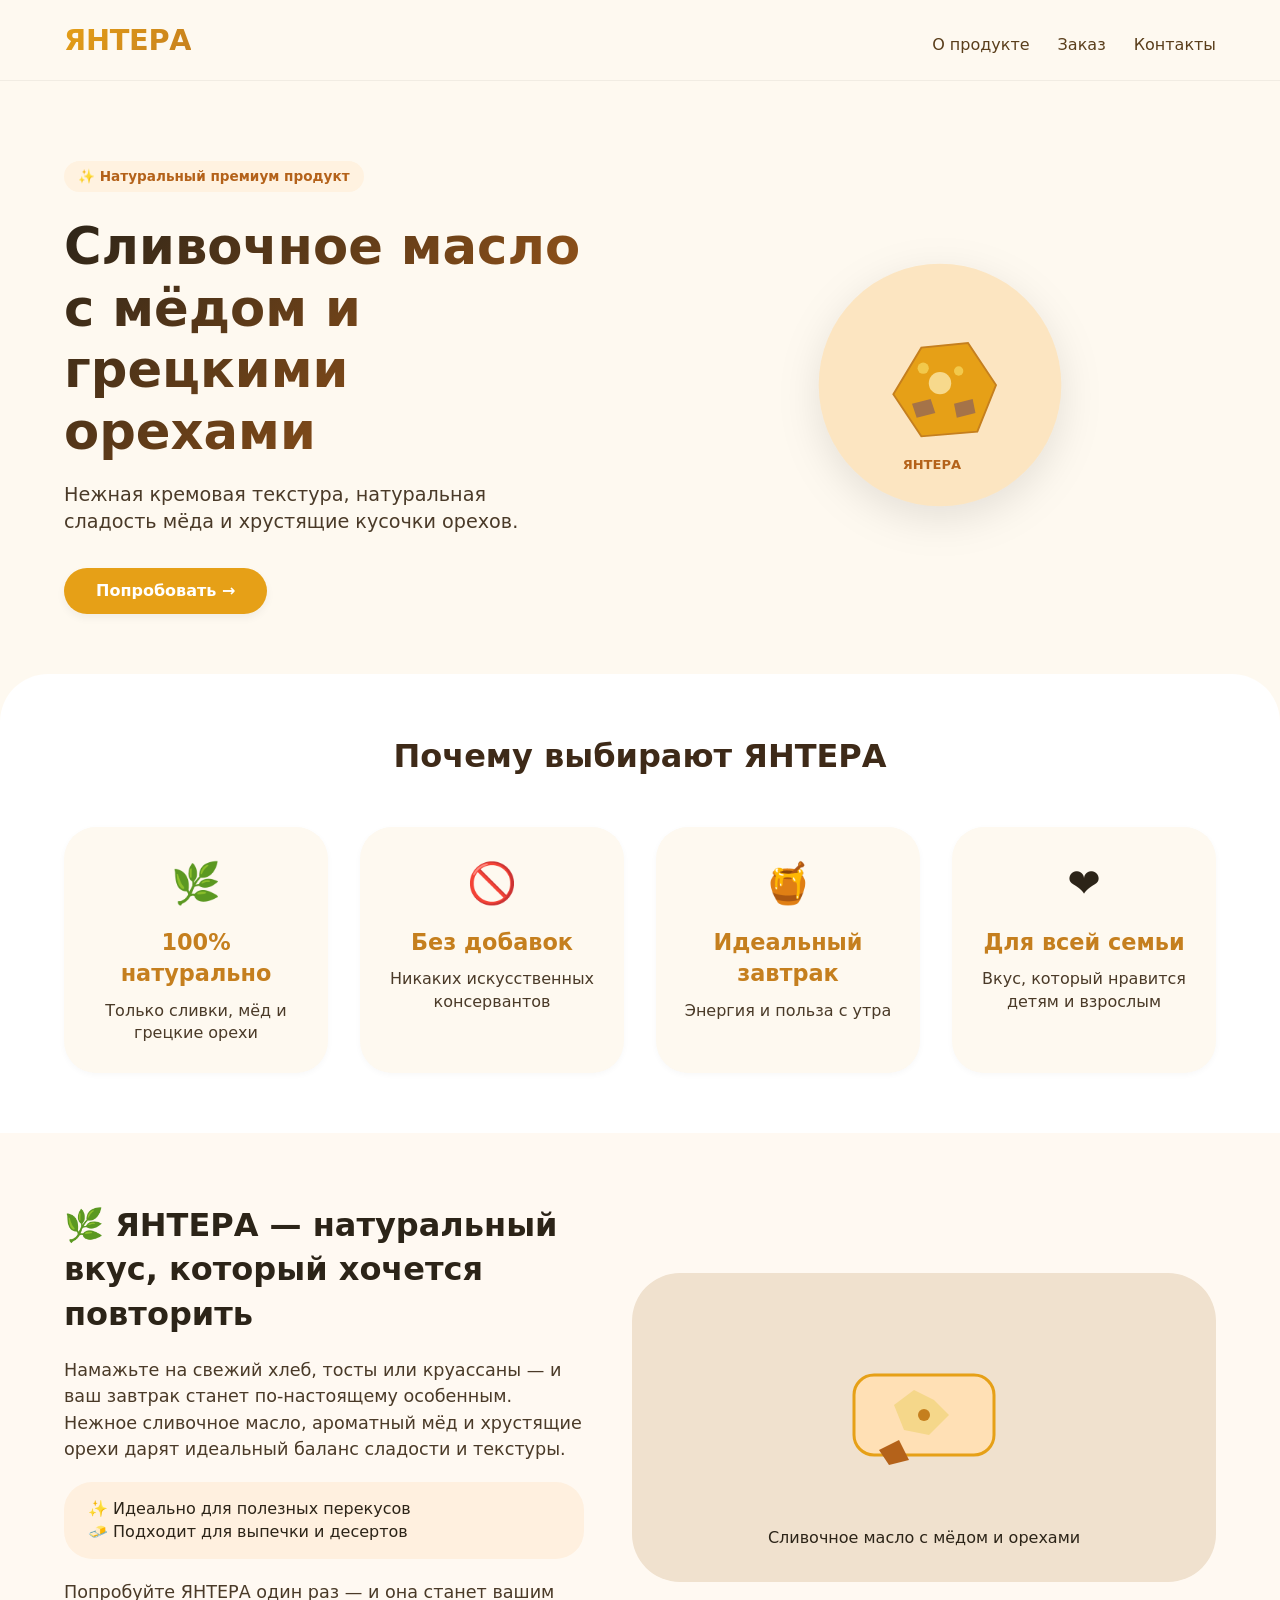
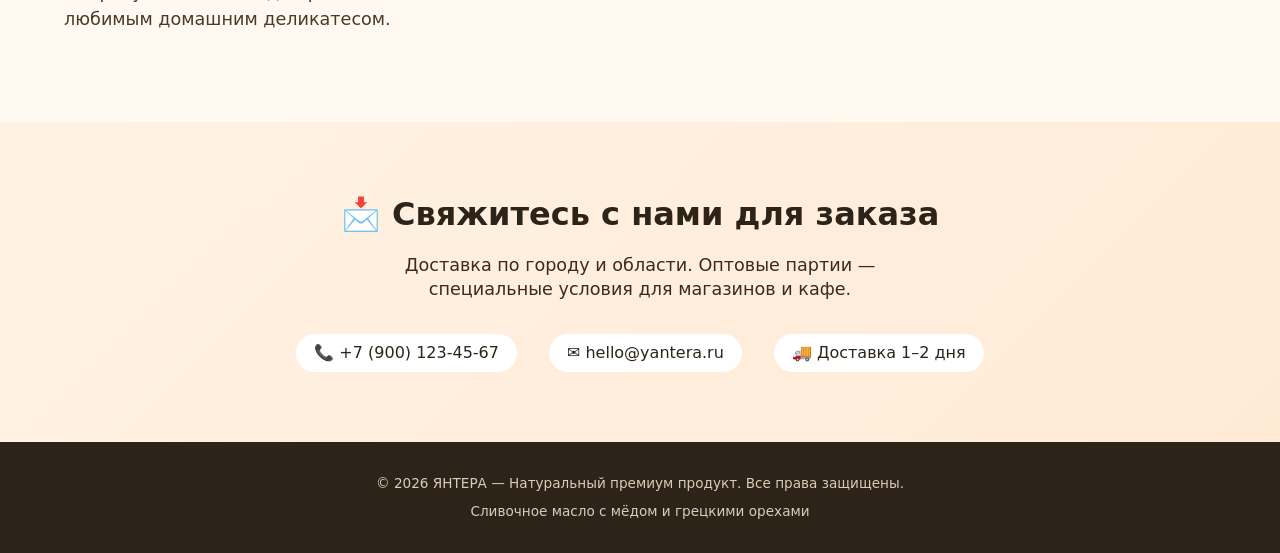
==== index.html @ 6ff1b964 "the finished prototype" ====
<!DOCTYPE html>
<html lang="ru">
<head>
    <meta charset="UTF-8">
    <meta name="viewport" content="width=device-width, initial-scale=1.0, viewport-fit=cover">
    <title>ЯНТЕРА — Сливочное масло с мёдом и грецкими орехами</title>
    <style>
        * {
            margin: 0;
            padding: 0;
            box-sizing: border-box;
        }

        body {
            font-family: system-ui, -apple-system, 'Segoe UI', Roboto, 'Helvetica Neue', sans-serif;
            background: #FEF9F0;  /* тёплый кремовый фон */
            color: #2C2418;
            line-height: 1.4;
            scroll-behavior: smooth;
        }

        /* Контейнер */
        .container {
            max-width: 1200px;
            margin: 0 auto;
            padding: 0 24px;
        }

        /* Шапка */
        .header {
            padding: 20px 0;
            border-bottom: 1px solid rgba(0,0,0,0.05);
            background: rgba(254,249,240,0.95);
            backdrop-filter: blur(8px);
            position: sticky;
            top: 0;
            z-index: 100;
        }
        .header-inner {
            display: flex;
            justify-content: space-between;
            align-items: baseline;
            flex-wrap: wrap;
            gap: 16px;
        }
        .logo {
            font-size: 1.8rem;
            font-weight: 700;
            letter-spacing: -0.01em;
            background: linear-gradient(135deg, #E6A017, #C57F1E);
            background-clip: text;
            -webkit-background-clip: text;
            color: transparent;
        }
        .nav-links {
            display: flex;
            gap: 28px;
        }
        .nav-links a {
            text-decoration: none;
            color: #5A3E1B;
            font-weight: 500;
            transition: color 0.2s;
        }
        .nav-links a:hover {
            color: #C57F1E;
        }

        /* кнопка */
        .btn {
            display: inline-block;
            background: #E6A017;
            color: white;
            font-weight: 600;
            padding: 12px 32px;
            border-radius: 48px;
            text-decoration: none;
            transition: all 0.25s ease;
            border: none;
            cursor: pointer;
            box-shadow: 0 4px 8px rgba(0,0,0,0.05);
        }
        .btn:hover {
            background: #C57F1E;
            transform: translateY(-2px);
            box-shadow: 0 8px 18px rgba(198,127,30,0.2);
        }

        /* Hero */
        .hero {
            padding: 80px 0 60px;
        }
        .hero-grid {
            display: flex;
            flex-wrap: wrap;
            gap: 48px;
            align-items: center;
            justify-content: space-between;
        }
        .hero-content {
            flex: 1;
            min-width: 280px;
        }
        .hero-badge {
            background: #FFF2E0;
            color: #B4621A;
            display: inline-block;
            padding: 6px 14px;
            border-radius: 40px;
            font-size: 0.85rem;
            font-weight: 600;
            margin-bottom: 24px;
        }
        .hero-content h1 {
            font-size: 3.2rem;
            font-weight: 800;
            line-height: 1.2;
            margin-bottom: 20px;
            background: linear-gradient(135deg, #2C2418, #B4621A);
            background-clip: text;
            -webkit-background-clip: text;
            color: transparent;
        }
        .hero-content p {
            font-size: 1.2rem;
            color: #4A3A28;
            margin-bottom: 32px;
            max-width: 500px;
        }
        .hero-image {
            flex: 1;
            text-align: center;
        }
        .hero-image svg {
            max-width: 100%;
            height: auto;
            filter: drop-shadow(0 12px 20px rgba(0,0,0,0.1));
        }

        /* секция преимуществ */
        .features {
            padding: 60px 0;
            background: #FFFFFF;
            border-radius: 48px 48px 0 0;
        }
        .section-title {
            text-align: center;
            font-size: 2rem;
            font-weight: 700;
            margin-bottom: 48px;
            color: #3E2A18;
        }
        .features-grid {
            display: flex;
            flex-wrap: wrap;
            gap: 32px;
            justify-content: center;
        }
        .feature-card {
            background: #FEF9F0;
            padding: 28px 20px;
            border-radius: 32px;
            flex: 1;
            min-width: 200px;
            text-align: center;
            transition: all 0.2s;
            box-shadow: 0 2px 6px rgba(0,0,0,0.03);
        }
        .feature-card:hover {
            transform: translateY(-6px);
            background: #FFF5E8;
        }
        .feature-icon {
            font-size: 2.5rem;
            margin-bottom: 16px;
        }
        .feature-card h3 {
            font-size: 1.4rem;
            margin-bottom: 10px;
            color: #C57F1E;
        }
        .feature-card p {
            color: #4A3A28;
        }

        /* блок продукта */
        .product-desc {
            padding: 70px 0;
            background: #FFF9F2;
        }
        .desc-inner {
            display: flex;
            flex-wrap: wrap;
            gap: 48px;
            align-items: center;
        }
        .desc-text {
            flex: 1;
        }
        .desc-text h2 {
            font-size: 2rem;
            margin-bottom: 20px;
            color: #2C2418;
        }
        .desc-text p {
            font-size: 1.1rem;
            margin-bottom: 20px;
            color: #4A3A28;
            line-height: 1.5;
        }
        .desc-highlight {
            background: #FFF0DF;
            padding: 16px 24px;
            border-radius: 28px;
            margin: 20px 0;
            font-weight: 500;
        }
        .desc-image {
            flex: 1;
            background: #F0E1CE;
            border-radius: 48px;
            padding: 32px;
            text-align: center;
        }

        /* cta & контакты */
        .contact {
            padding: 70px 0;
            background: linear-gradient(135deg, #FFF2E4, #FFEAD6);
            text-align: center;
        }
        .contact h2 {
            font-size: 2rem;
            margin-bottom: 16px;
        }
        .contact p {
            font-size: 1.1rem;
            max-width: 560px;
            margin: 0 auto 32px;
            color: #3E2A18;
        }
        .contact-info {
            margin-top: 32px;
            display: flex;
            justify-content: center;
            gap: 32px;
            flex-wrap: wrap;
            font-size: 1rem;
        }
        .contact-info span {
            font-weight: 500;
            background: white;
            padding: 8px 18px;
            border-radius: 60px;
            display: inline-flex;
            align-items: center;
            gap: 8px;
        }

        /* футер */
        .footer {
            background: #2C2418;
            color: #DBCBB8;
            text-align: center;
            padding: 32px 0;
            font-size: 0.85rem;
        }

        @media (max-width: 768px) {
            .hero-content h1 { font-size: 2.2rem; }
            .container { padding: 0 20px; }
            .header-inner { flex-direction: column; align-items: center; }
            .nav-links { gap: 20px; }
            .hero { padding: 40px 0; }
            .btn { padding: 10px 24px; }
        }
    </style>
</head>
<body>

<header class="header">
    <div class="container header-inner">
        <div class="logo">ЯНТЕРА</div>
        <div class="nav-links">
            <a href="#about">О продукте</a>
            <a href="#order">Заказ</a>
            <a href="#contacts">Контакты</a>
        </div>
    </div>
</header>

<main>
    <!-- Hero -->
    <section class="hero">
        <div class="container hero-grid">
            <div class="hero-content">
                <div class="hero-badge">✨ Натуральный премиум продукт</div>
                <h1>Сливочное масло<br>с мёдом и грецкими орехами</h1>
                <p>Нежная кремовая текстура, натуральная сладость мёда и хрустящие кусочки орехов.</p>
                <a href="#order" class="btn">Попробовать →</a>
            </div>
            <div class="hero-image">
                <!-- минималистичная иллюстрация ложка/масло -->
                <svg width="280" height="280" viewBox="0 0 300 300" fill="none" xmlns="http://www.w3.org/2000/svg">
                    <circle cx="150" cy="150" r="130" fill="#FCE5C1"/>
                    <path d="M100 160 L130 110 L180 105 L210 150 L190 200 L130 205 L100 160Z" fill="#E6A017" stroke="#C57F1E" stroke-width="2"/>
                    <circle cx="150" cy="148" r="12" fill="#F7D98C"/>
                    <circle cx="132" cy="132" r="6" fill="#F2C94C"/>
                    <circle cx="170" cy="135" r="5" fill="#F2C94C"/>
                    <path d="M120 170 L140 165 L145 180 L125 185 Z" fill="#A57348"/>
                    <path d="M165 170 L185 165 L188 180 L168 185 Z" fill="#A57348"/>
                    <text x="110" y="240" font-size="14" fill="#B4621A" font-weight="bold">ЯНТЕРА</text>
                </svg>
            </div>
        </div>
    </section>

    <!-- Преимущества -->
    <section class="features">
        <div class="container">
            <h2 class="section-title">Почему выбирают ЯНТЕРА</h2>
            <div class="features-grid">
                <div class="feature-card"><div class="feature-icon">🌿</div><h3>100% натурально</h3><p>Только сливки, мёд и грецкие орехи</p></div>
                <div class="feature-card"><div class="feature-icon">🚫</div><h3>Без добавок</h3><p>Никаких искусственных консервантов</p></div>
                <div class="feature-card"><div class="feature-icon">🍯</div><h3>Идеальный завтрак</h3><p>Энергия и польза с утра</p></div>
                <div class="feature-card"><div class="feature-icon">❤️</div><h3>Для всей семьи</h3><p>Вкус, который нравится детям и взрослым</p></div>
            </div>
        </div>
    </section>

    <!-- О продукте -->
    <section id="about" class="product-desc">
        <div class="container desc-inner">
            <div class="desc-text">
                <h2>🌿 ЯНТЕРА — натуральный вкус, который хочется повторить</h2>
                <p>Намажьте на свежий хлеб, тосты или круассаны — и ваш завтрак станет по-настоящему особенным. Нежное сливочное масло, ароматный мёд и хрустящие орехи дарят идеальный баланс сладости и текстуры.</p>
                <div class="desc-highlight">
                    ✨ Идеально для полезных перекусов<br>
                    🧈 Подходит для выпечки и десертов
                </div>
                <p>Попробуйте ЯНТЕРА один раз — и она станет вашим любимым домашним деликатесом.</p>
            </div>
            <div class="desc-image">
                <svg width="200" height="200" viewBox="0 0 200 200" fill="none">
                    <rect x="30" y="70" width="140" height="80" rx="20" fill="#FFE0B5" stroke="#E6A017" stroke-width="3"/>
                    <path d="M70 100 L90 85 L110 95 L125 110 L105 130 L80 125 L70 100Z" fill="#F5D78A"/>
                    <circle cx="100" cy="110" r="6" fill="#C57F1E"/>
                    <path d="M55 145 L75 135 L85 155 L65 160Z" fill="#B4621A"/>
                </svg>
                <p style="margin-top: 16px; font-weight: 500;">Сливочное масло с мёдом и орехами</p>
            </div>
        </div>
    </section>

    <!-- Заказ и контакты -->
    <section id="order" class="contact">
        <div class="container">
            <h2>📩 Свяжитесь с нами для заказа</h2>
            <p>Доставка по городу и области. Оптовые партии — специальные условия для магазинов и кафе.</p>
            <div class="contact-info">
                <span>📞 +7 (900) 123-45-67</span>
                <span>✉️ hello@yantera.ru</span>
                <span>🚚 Доставка 1–2 дня</span>
            </div>
        </div>
    </section>
</main>

<footer class="footer" id="contacts">
    <div class="container">
        <p>© 2026 ЯНТЕРА — Натуральный премиум продукт. Все права защищены.</p>
        <p style="margin-top: 8px;">Сливочное масло с мёдом и грецкими орехами</p>
    </div>
</footer>

<!-- небольшой JS для плавного перехода по ссылкам и динамики -->
<script>
    // Плавный скролл для якорных ссылок
    document.querySelectorAll('a[href^="#"]').forEach(anchor => {
        anchor.addEventListener('click', function(e) {
            const targetId = this.getAttribute('href');
            if(targetId === "#") return;
            const target = document.querySelector(targetId);
            if(target) {
                e.preventDefault();
                target.scrollIntoView({ behavior: 'smooth', block: 'start' });
            }
        });
    });
    // Можно добавить простую консольную подпись
    console.log("ЯНТЕРА — сайт-визитка готов ✨");
</script>
</body>
</html>
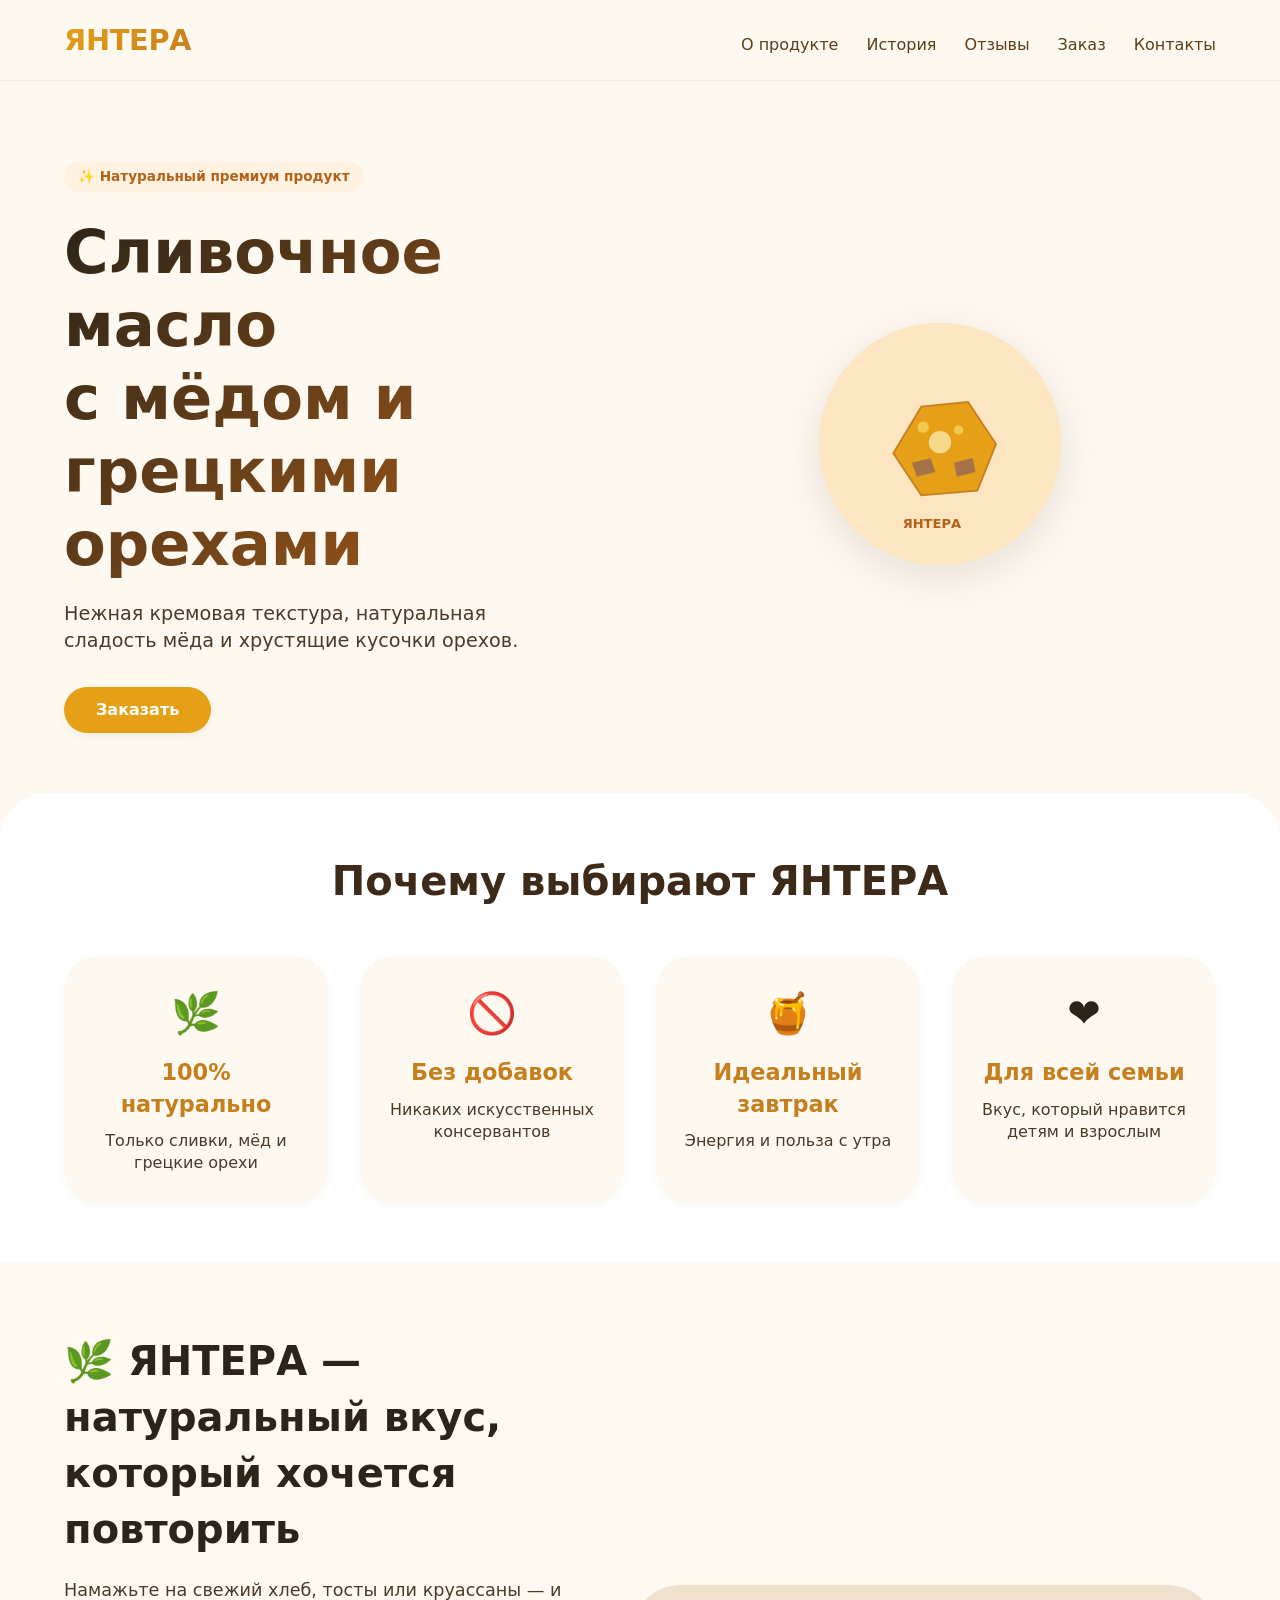
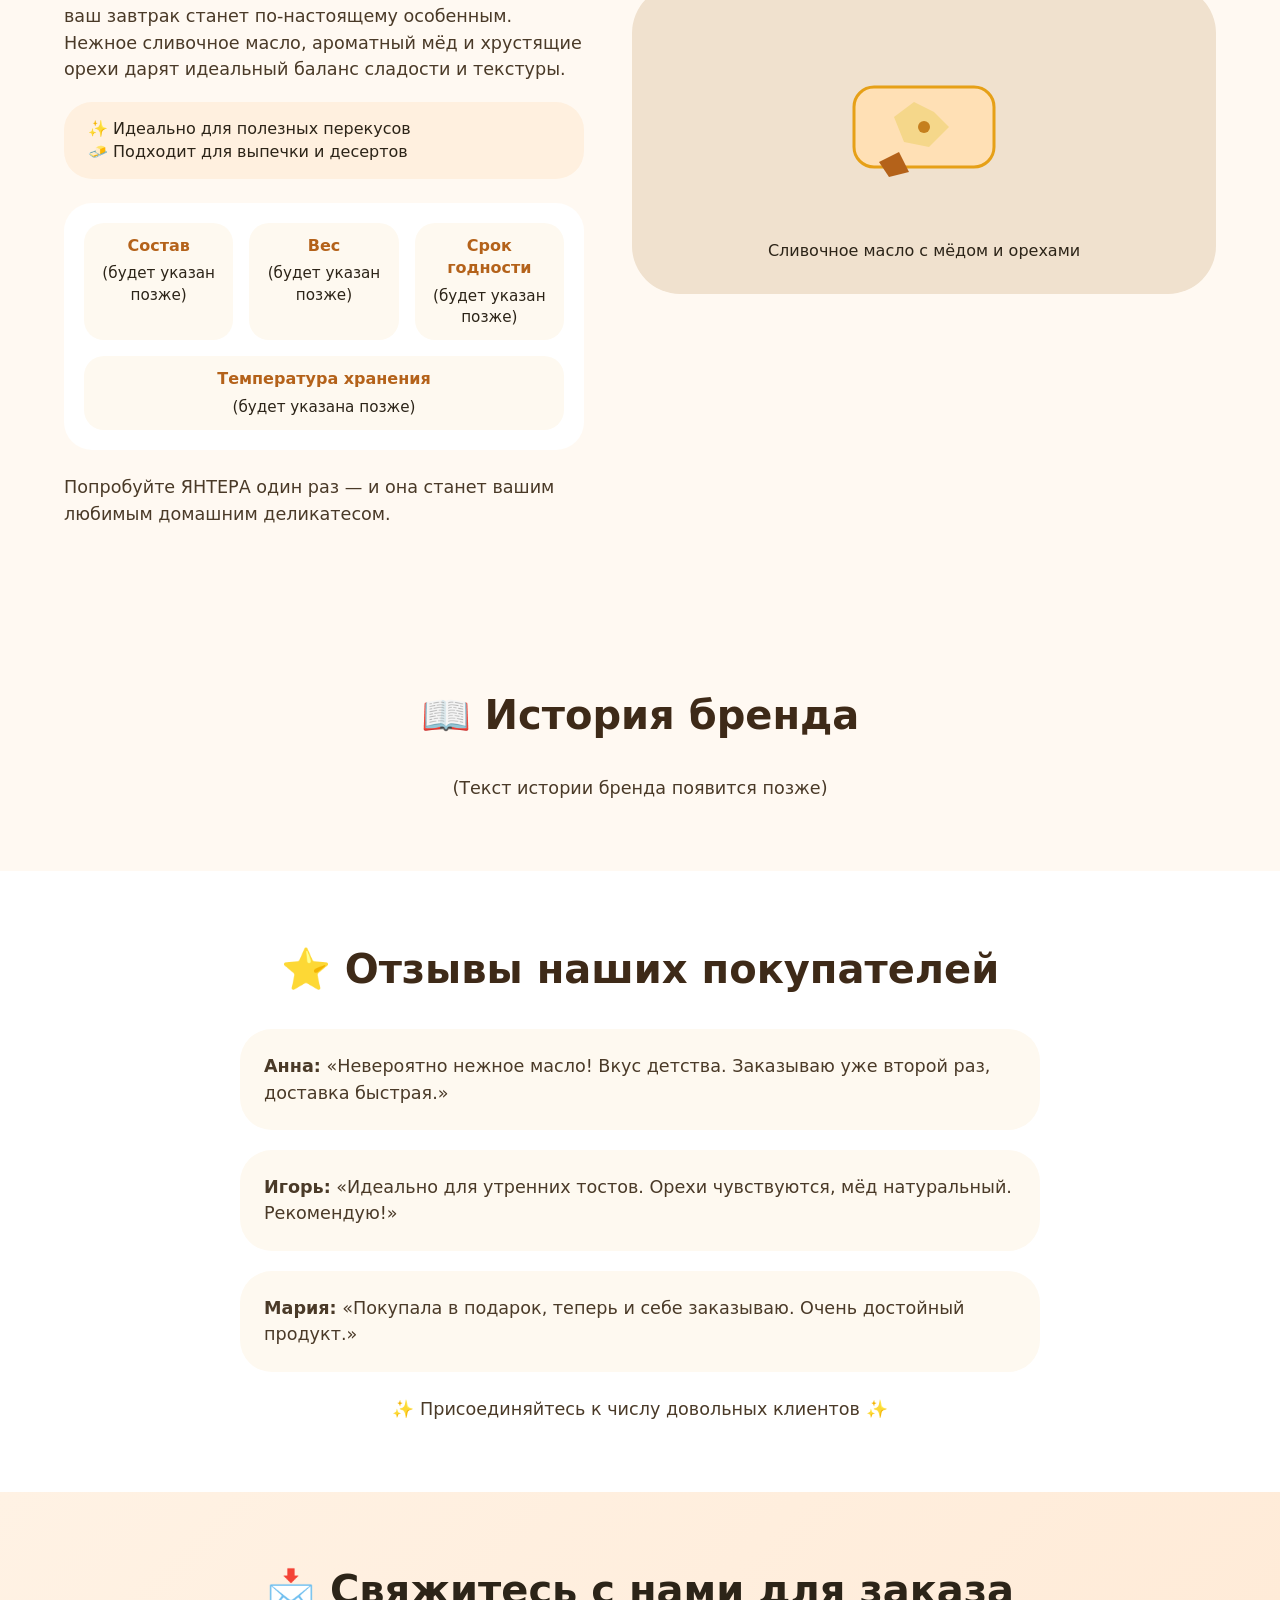
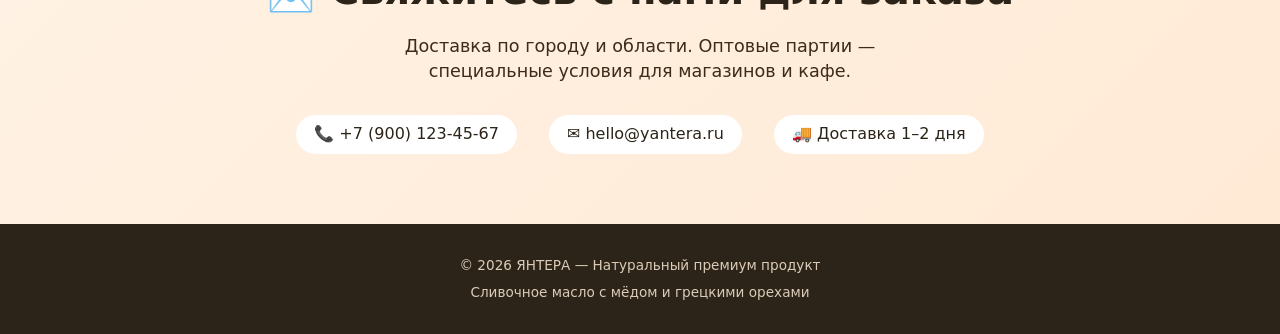
==== commit 13360bc8: "edited text" ====
--- a/index.html
+++ b/index.html
@@ -13,13 +13,12 @@
 
         body {
             font-family: system-ui, -apple-system, 'Segoe UI', Roboto, 'Helvetica Neue', sans-serif;
-            background: #FEF9F0;  /* тёплый кремовый фон */
+            background: #FEF9F0;
             color: #2C2418;
             line-height: 1.4;
             scroll-behavior: smooth;
         }
 
-        /* Контейнер */
         .container {
             max-width: 1200px;
             margin: 0 auto;
@@ -55,6 +54,7 @@
         .nav-links {
             display: flex;
             gap: 28px;
+            flex-wrap: wrap;
         }
         .nav-links a {
             text-decoration: none;
@@ -66,7 +66,6 @@
             color: #C57F1E;
         }
 
-        /* кнопка */
         .btn {
             display: inline-block;
             background: #E6A017;
@@ -112,7 +111,7 @@
             margin-bottom: 24px;
         }
         .hero-content h1 {
-            font-size: 3.2rem;
+            font-size: 3.8rem; /* увеличен */
             font-weight: 800;
             line-height: 1.2;
             margin-bottom: 20px;
@@ -137,7 +136,7 @@
             filter: drop-shadow(0 12px 20px rgba(0,0,0,0.1));
         }
 
-        /* секция преимуществ */
+        /* Преимущества */
         .features {
             padding: 60px 0;
             background: #FFFFFF;
@@ -145,7 +144,7 @@
         }
         .section-title {
             text-align: center;
-            font-size: 2rem;
+            font-size: 2.5rem; /* увеличен */
             font-weight: 700;
             margin-bottom: 48px;
             color: #3E2A18;
@@ -183,7 +182,7 @@
             color: #4A3A28;
         }
 
-        /* блок продукта */
+        /* О продукте */
         .product-desc {
             padding: 70px 0;
             background: #FFF9F2;
@@ -198,7 +197,7 @@
             flex: 1;
         }
         .desc-text h2 {
-            font-size: 2rem;
+            font-size: 2.5rem; /* увеличен */
             margin-bottom: 20px;
             color: #2C2418;
         }
@@ -215,6 +214,32 @@
             margin: 20px 0;
             font-weight: 500;
         }
+        .product-specs {
+            display: flex;
+            flex-wrap: wrap;
+            gap: 16px;
+            margin: 24px 0;
+            background: #FFFFFF;
+            border-radius: 28px;
+            padding: 20px;
+        }
+        .spec-item {
+            flex: 1;
+            min-width: 140px;
+            background: #FEF9F0;
+            padding: 12px;
+            border-radius: 20px;
+            text-align: center;
+        }
+        .spec-label {
+            font-weight: 700;
+            color: #B4621A;
+            margin-bottom: 6px;
+        }
+        .spec-value {
+            color: #2C2418;
+            font-size: 0.95rem;
+        }
         .desc-image {
             flex: 1;
             background: #F0E1CE;
@@ -223,14 +248,44 @@
             text-align: center;
         }
 
-        /* cta & контакты */
+        /* История и отзывы (общие стили) */
+        .history, .reviews {
+            padding: 70px 0;
+            background: #FFFFFF;
+        }
+        .history {
+            background: #FFF9F2;
+        }
+        .history h2, .reviews h2 {
+            font-size: 2.5rem;
+            margin-bottom: 32px;
+            text-align: center;
+            color: #3E2A18;
+        }
+        .history-content, .reviews-content {
+            max-width: 800px;
+            margin: 0 auto;
+            text-align: center;
+            color: #4A3A28;
+            font-size: 1.1rem;
+            line-height: 1.5;
+        }
+        .review-card {
+            background: #FEF9F0;
+            padding: 24px;
+            border-radius: 32px;
+            margin: 20px 0;
+            text-align: left;
+        }
+
+        /* Контакты */
         .contact {
             padding: 70px 0;
             background: linear-gradient(135deg, #FFF2E4, #FFEAD6);
             text-align: center;
         }
         .contact h2 {
-            font-size: 2rem;
+            font-size: 2.5rem;
             margin-bottom: 16px;
         }
         .contact p {
@@ -257,7 +312,7 @@
             gap: 8px;
         }
 
-        /* футер */
+        /* Футер */
         .footer {
             background: #2C2418;
             color: #DBCBB8;
@@ -267,12 +322,14 @@
         }
 
         @media (max-width: 768px) {
-            .hero-content h1 { font-size: 2.2rem; }
+            .hero-content h1 { font-size: 2.5rem; }
+            .section-title, .desc-text h2, .contact h2, .history h2, .reviews h2 { font-size: 2rem; }
             .container { padding: 0 20px; }
             .header-inner { flex-direction: column; align-items: center; }
-            .nav-links { gap: 20px; }
+            .nav-links { gap: 16px; justify-content: center; }
             .hero { padding: 40px 0; }
             .btn { padding: 10px 24px; }
+            .product-specs { flex-direction: column; }
         }
     </style>
 </head>
@@ -283,6 +340,8 @@
         <div class="logo">ЯНТЕРА</div>
         <div class="nav-links">
             <a href="#about">О продукте</a>
+            <a href="#history">История</a>
+            <a href="#reviews">Отзывы</a>
             <a href="#order">Заказ</a>
             <a href="#contacts">Контакты</a>
         </div>
@@ -297,10 +356,9 @@
                 <div class="hero-badge">✨ Натуральный премиум продукт</div>
                 <h1>Сливочное масло<br>с мёдом и грецкими орехами</h1>
                 <p>Нежная кремовая текстура, натуральная сладость мёда и хрустящие кусочки орехов.</p>
-                <a href="#order" class="btn">Попробовать →</a>
+                <a href="#order" class="btn">Заказать</a>
             </div>
             <div class="hero-image">
-                <!-- минималистичная иллюстрация ложка/масло -->
                 <svg width="280" height="280" viewBox="0 0 300 300" fill="none" xmlns="http://www.w3.org/2000/svg">
                     <circle cx="150" cy="150" r="130" fill="#FCE5C1"/>
                     <path d="M100 160 L130 110 L180 105 L210 150 L190 200 L130 205 L100 160Z" fill="#E6A017" stroke="#C57F1E" stroke-width="2"/>
@@ -328,7 +386,7 @@
         </div>
     </section>
 
-    <!-- О продукте -->
+    <!-- О продукте (с составом, весом, сроком, температурой) -->
     <section id="about" class="product-desc">
         <div class="container desc-inner">
             <div class="desc-text">
@@ -338,6 +396,25 @@
                     ✨ Идеально для полезных перекусов<br>
                     🧈 Подходит для выпечки и десертов
                 </div>
+                <!-- Блок с характеристиками -->
+                <div class="product-specs">
+                    <div class="spec-item">
+                        <div class="spec-label">Состав</div>
+                        <div class="spec-value">(будет указан позже)</div>
+                    </div>
+                    <div class="spec-item">
+                        <div class="spec-label">Вес</div>
+                        <div class="spec-value">(будет указан позже)</div>
+                    </div>
+                    <div class="spec-item">
+                        <div class="spec-label">Срок годности</div>
+                        <div class="spec-value">(будет указан позже)</div>
+                    </div>
+                    <div class="spec-item">
+                        <div class="spec-label">Температура хранения</div>
+                        <div class="spec-value">(будет указана позже)</div>
+                    </div>
+                </div>
                 <p>Попробуйте ЯНТЕРА один раз — и она станет вашим любимым домашним деликатесом.</p>
             </div>
             <div class="desc-image">
@@ -348,6 +425,35 @@
                     <path d="M55 145 L75 135 L85 155 L65 160Z" fill="#B4621A"/>
                 </svg>
                 <p style="margin-top: 16px; font-weight: 500;">Сливочное масло с мёдом и орехами</p>
+            </div>
+        </div>
+    </section>
+
+    <!-- История бренда -->
+    <section id="history" class="history">
+        <div class="container">
+            <h2>📖 История бренда</h2>
+            <div class="history-content">
+                <p>(Текст истории бренда появится позже)</p>
+            </div>
+        </div>
+    </section>
+
+    <!-- Отзывы -->
+    <section id="reviews" class="reviews">
+        <div class="container">
+            <h2>⭐ Отзывы наших покупателей</h2>
+            <div class="reviews-content">
+                <div class="review-card">
+                    <p><strong>Анна:</strong> «Невероятно нежное масло! Вкус детства. Заказываю уже второй раз, доставка быстрая.»</p>
+                </div>
+                <div class="review-card">
+                    <p><strong>Игорь:</strong> «Идеально для утренних тостов. Орехи чувствуются, мёд натуральный. Рекомендую!»</p>
+                </div>
+                <div class="review-card">
+                    <p><strong>Мария:</strong> «Покупала в подарок, теперь и себе заказываю. Очень достойный продукт.»</p>
+                </div>
+                <p style="margin-top: 24px;">✨ Присоединяйтесь к числу довольных клиентов ✨</p>
             </div>
         </div>
     </section>
@@ -368,12 +474,11 @@
 
 <footer class="footer" id="contacts">
     <div class="container">
-        <p>© 2026 ЯНТЕРА — Натуральный премиум продукт. Все права защищены.</p>
+        <p>© 2026 ЯНТЕРА — Натуральный премиум продукт</p>
         <p style="margin-top: 8px;">Сливочное масло с мёдом и грецкими орехами</p>
     </div>
 </footer>
 
-<!-- небольшой JS для плавного перехода по ссылкам и динамики -->
 <script>
     // Плавный скролл для якорных ссылок
     document.querySelectorAll('a[href^="#"]').forEach(anchor => {
@@ -387,8 +492,7 @@
             }
         });
     });
-    // Можно добавить простую консольную подпись
-    console.log("ЯНТЕРА — сайт-визитка готов ✨");
+    console.log("ЯНТЕРА — сайт-визитка обновлён ✨");
 </script>
 </body>
 </html>
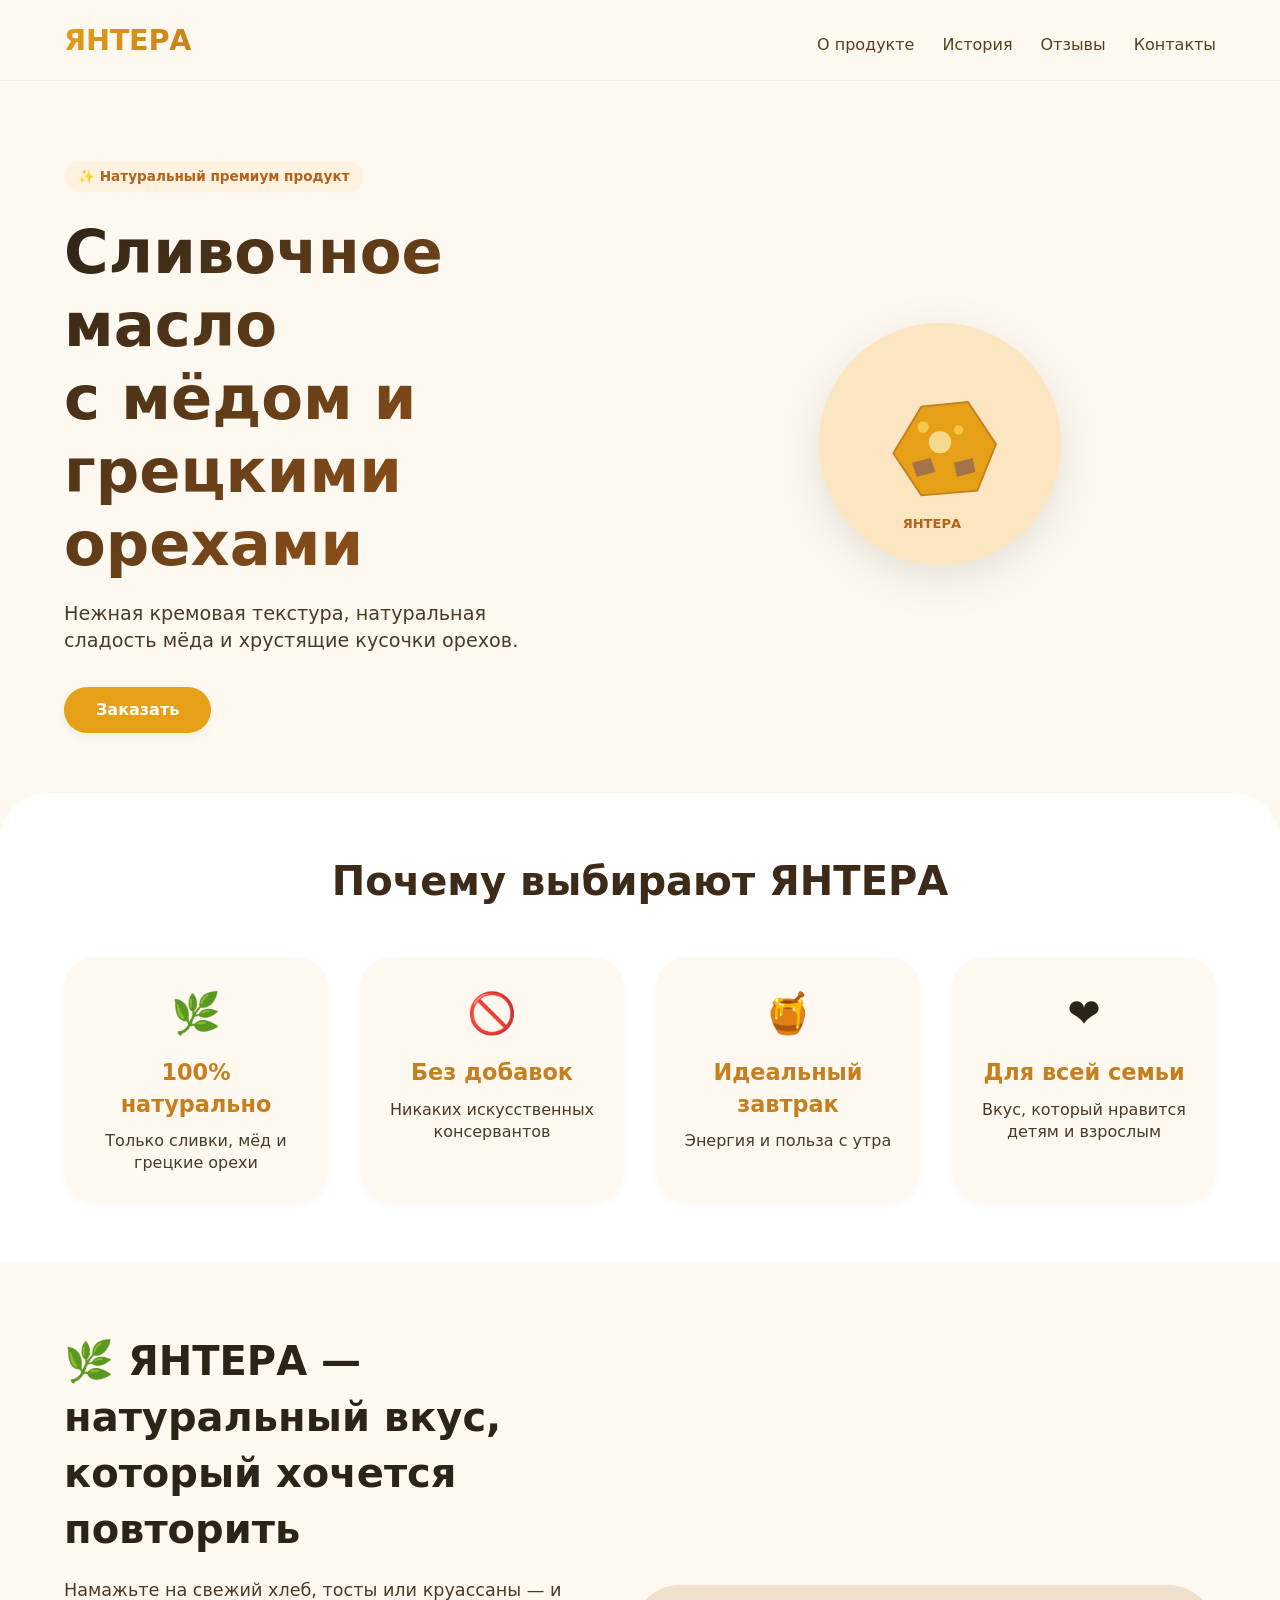
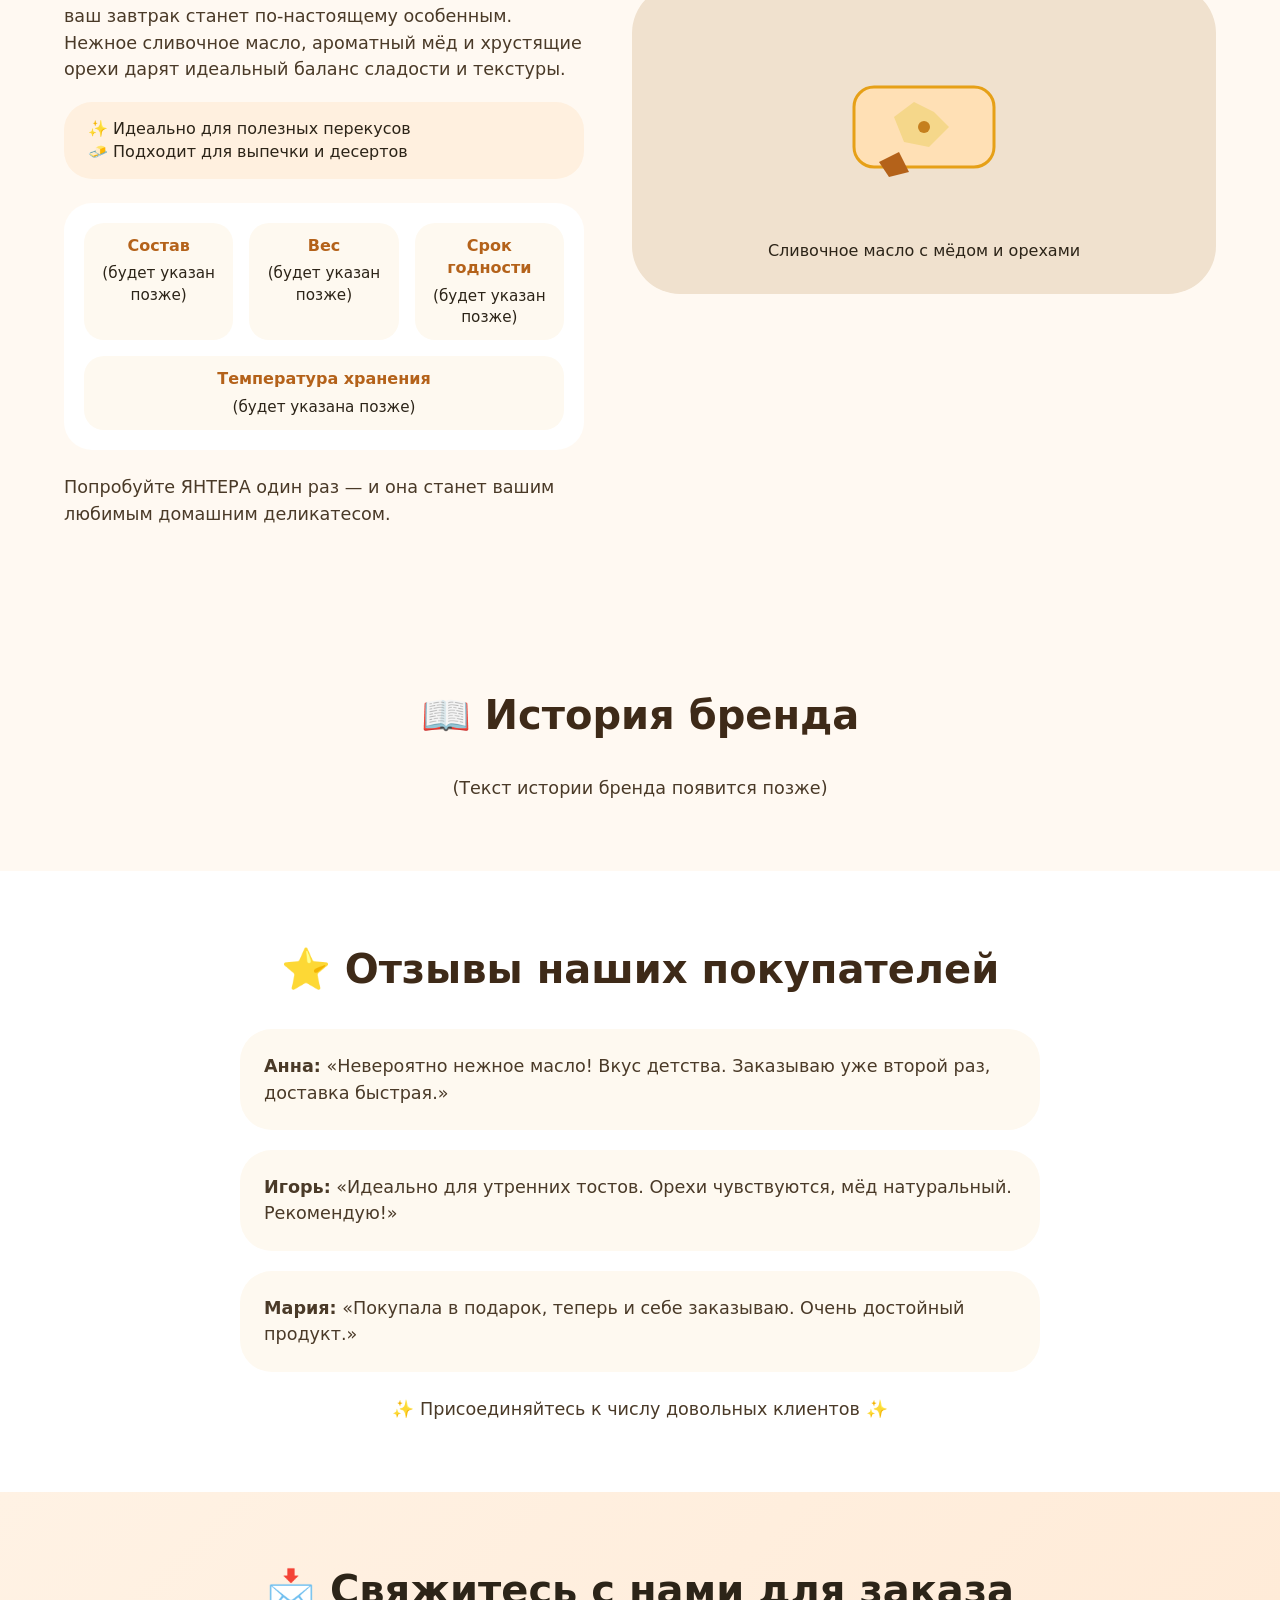
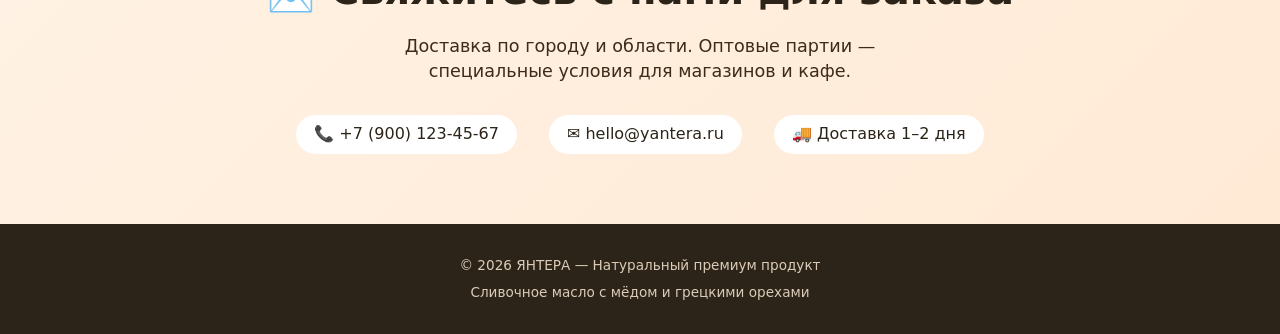
==== commit b9eec40c: "edited smooth site" ====
--- a/index.html
+++ b/index.html
@@ -16,7 +16,7 @@
             background: #FEF9F0;
             color: #2C2418;
             line-height: 1.4;
-            scroll-behavior: smooth;
+            /* Убираем scroll-behavior: smooth, чтобы не конфликтовать с JS */
         }
 
         .container {
@@ -66,6 +66,7 @@
             color: #C57F1E;
         }
 
+        /* Кнопка */
         .btn {
             display: inline-block;
             background: #E6A017;
@@ -111,7 +112,7 @@
             margin-bottom: 24px;
         }
         .hero-content h1 {
-            font-size: 3.8rem; /* увеличен */
+            font-size: 3.8rem;
             font-weight: 800;
             line-height: 1.2;
             margin-bottom: 20px;
@@ -144,7 +145,7 @@
         }
         .section-title {
             text-align: center;
-            font-size: 2.5rem; /* увеличен */
+            font-size: 2.5rem;
             font-weight: 700;
             margin-bottom: 48px;
             color: #3E2A18;
@@ -197,7 +198,7 @@
             flex: 1;
         }
         .desc-text h2 {
-            font-size: 2.5rem; /* увеличен */
+            font-size: 2.5rem;
             margin-bottom: 20px;
             color: #2C2418;
         }
@@ -248,7 +249,7 @@
             text-align: center;
         }
 
-        /* История и отзывы (общие стили) */
+        /* История и отзывы */
         .history, .reviews {
             padding: 70px 0;
             background: #FFFFFF;
@@ -342,7 +343,6 @@
             <a href="#about">О продукте</a>
             <a href="#history">История</a>
             <a href="#reviews">Отзывы</a>
-            <a href="#order">Заказ</a>
             <a href="#contacts">Контакты</a>
         </div>
     </div>
@@ -386,7 +386,7 @@
         </div>
     </section>
 
-    <!-- О продукте (с составом, весом, сроком, температурой) -->
+    <!-- О продукте -->
     <section id="about" class="product-desc">
         <div class="container desc-inner">
             <div class="desc-text">
@@ -396,7 +396,6 @@
                     ✨ Идеально для полезных перекусов<br>
                     🧈 Подходит для выпечки и десертов
                 </div>
-                <!-- Блок с характеристиками -->
                 <div class="product-specs">
                     <div class="spec-item">
                         <div class="spec-label">Состав</div>
@@ -480,19 +479,50 @@
 </footer>
 
 <script>
-    // Плавный скролл для якорных ссылок
-    document.querySelectorAll('a[href^="#"]').forEach(anchor => {
-        anchor.addEventListener('click', function(e) {
-            const targetId = this.getAttribute('href');
-            if(targetId === "#") return;
-            const target = document.querySelector(targetId);
-            if(target) {
-                e.preventDefault();
-                target.scrollIntoView({ behavior: 'smooth', block: 'start' });
+    (function() {
+        // Получаем высоту липкой шапки (динамически, на случай если она изменится)
+        function getHeaderOffset() {
+            const header = document.querySelector('.header');
+            if (!header) return 80;
+            return header.offsetHeight + 20; // 20px дополнительного отступа
+        }
+
+        // Плавная прокрутка к элементу с учётом шапки
+        function smoothScrollTo(targetElement) {
+            if (!targetElement) return;
+            const offset = getHeaderOffset();
+            const targetPosition = targetElement.getBoundingClientRect().top + window.pageYOffset - offset;
+            window.scrollTo({
+                top: targetPosition,
+                behavior: 'smooth'
+            });
+        }
+
+        // Обрабатываем все якорные ссылки
+        document.querySelectorAll('a[href^="#"]').forEach(anchor => {
+            anchor.addEventListener('click', function(e) {
+                const targetId = this.getAttribute('href');
+                if (targetId === "#" || targetId === "") return;
+                const target = document.querySelector(targetId);
+                if (target) {
+                    e.preventDefault();
+                    smoothScrollTo(target);
+                    // Обновляем URL без скачка (опционально)
+                    history.pushState(null, null, targetId);
+                }
+            });
+        });
+
+        // Если в URL уже есть якорь при загрузке страницы — прокручиваем с учётом шапки
+        if (window.location.hash) {
+            const target = document.querySelector(window.location.hash);
+            if (target) {
+                setTimeout(() => {
+                    smoothScrollTo(target);
+                }, 100);
             }
-        });
-    });
-    console.log("ЯНТЕРА — сайт-визитка обновлён ✨");
+        }
+    })();
 </script>
 </body>
 </html>
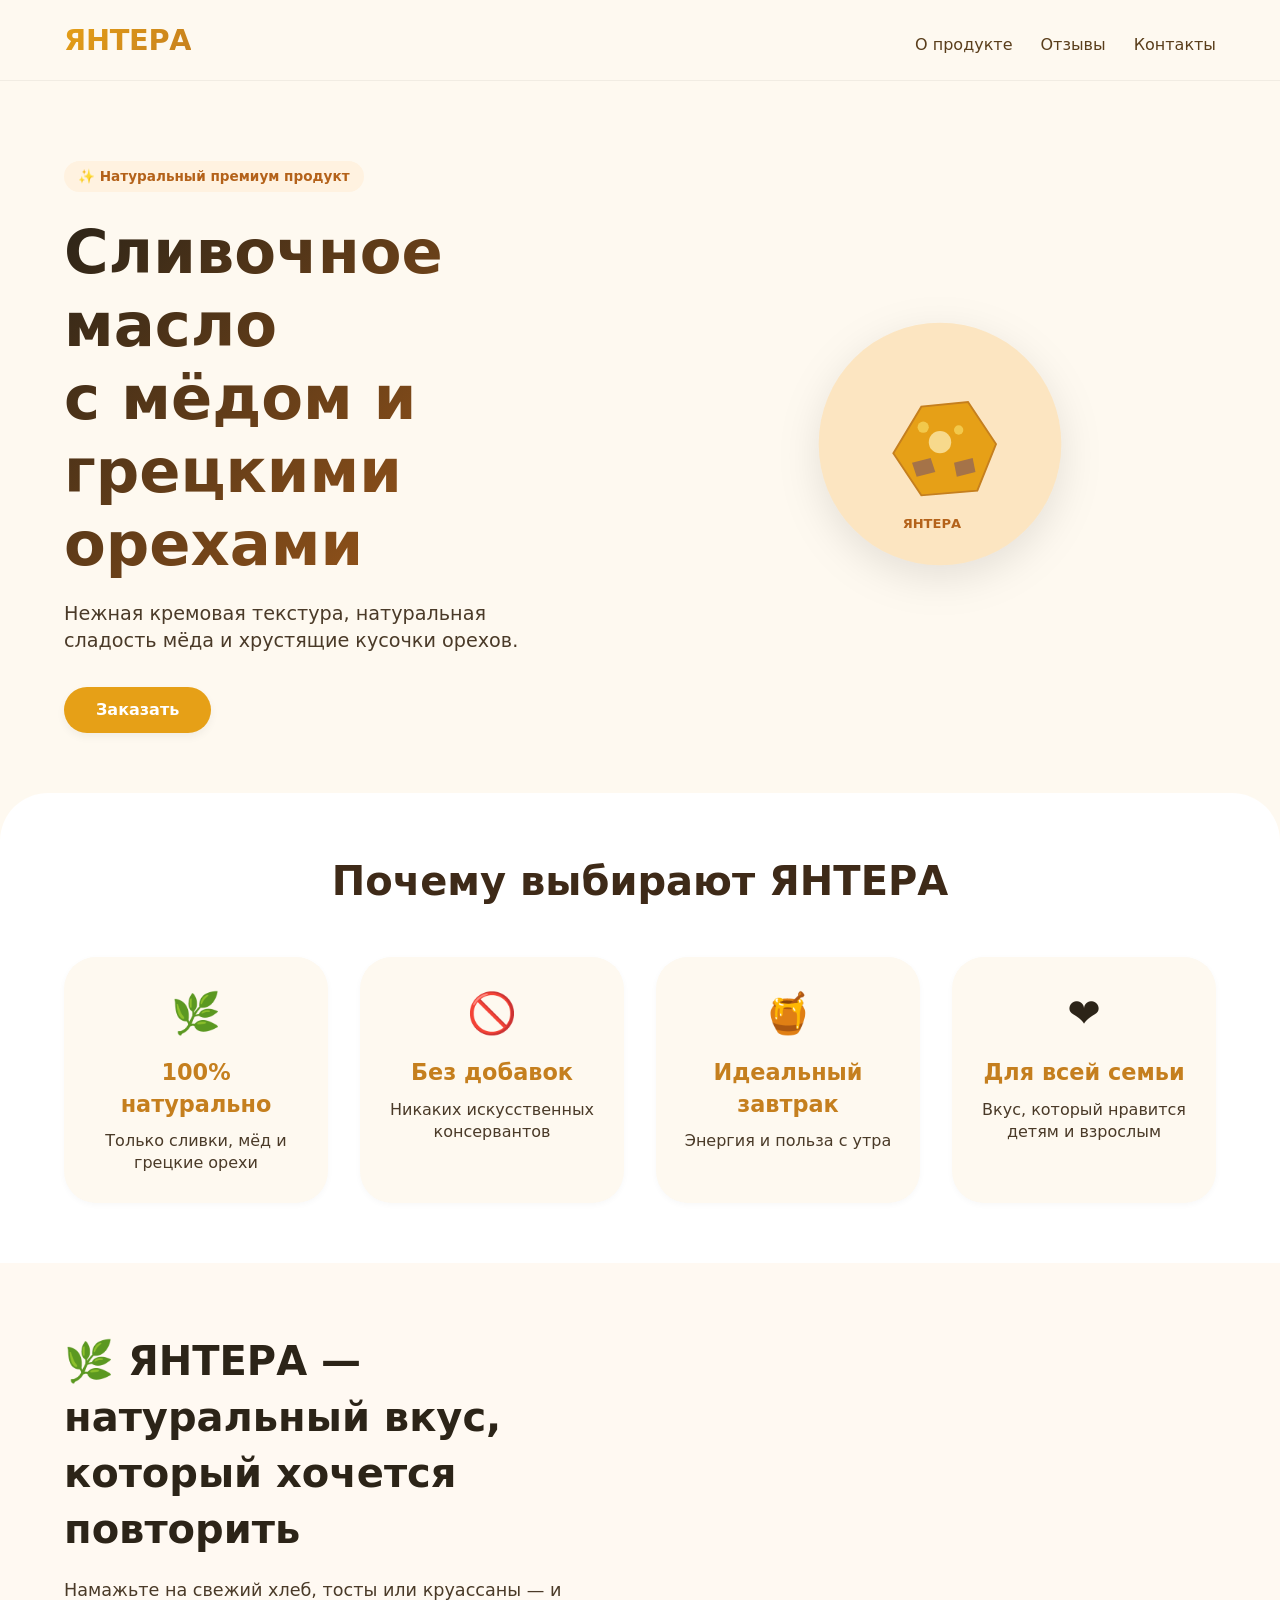
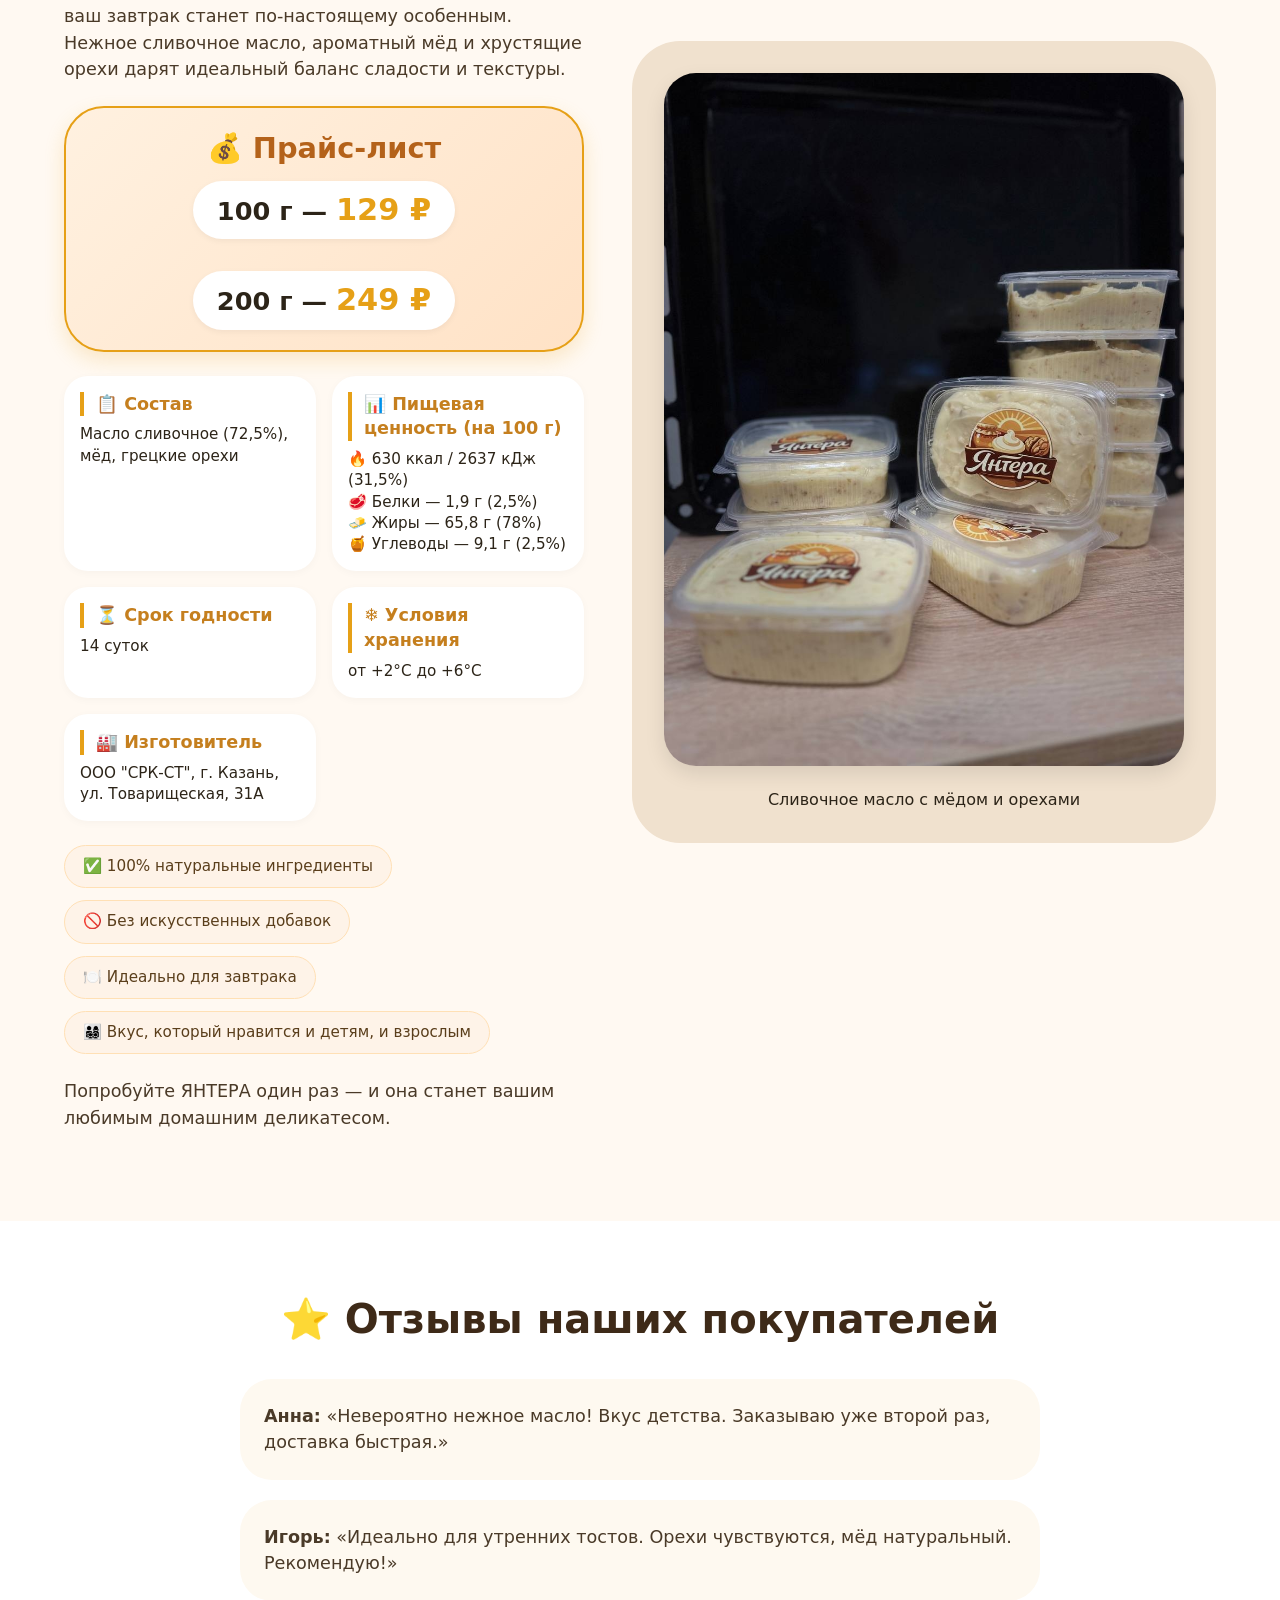
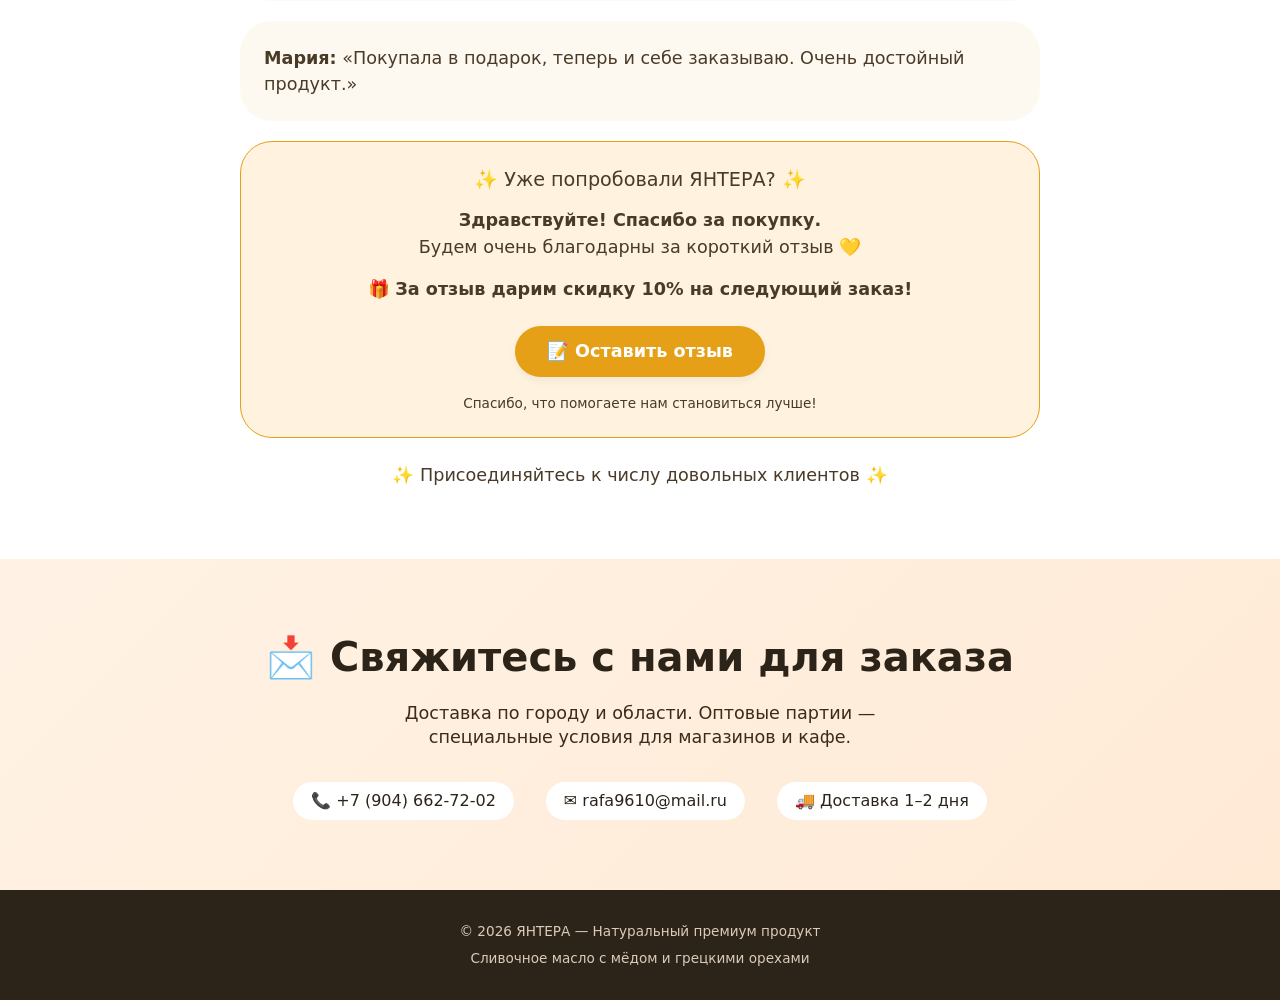
==== commit 0a1e55a9: "added information and photos about the product" ====
--- a/index.html
+++ b/index.html
@@ -332,6 +332,89 @@
             .btn { padding: 10px 24px; }
             .product-specs { flex-direction: column; }
         }
+
+        /* Яркий блок прайс-листа */
+        .price-block {
+            background: linear-gradient(135deg, #FFF1E0, #FFE2C6);
+            border: 2px solid #E6A017;
+            border-radius: 40px;
+            padding: 20px 24px;
+            margin: 24px 0;
+            text-align: center;
+            box-shadow: 0 8px 20px rgba(230, 160, 23, 0.2);
+        }
+        .price-title {
+            font-size: 1.8rem;
+            font-weight: 800;
+            color: #B4621A;
+            margin-bottom: 12px;
+        }
+        .price-items {
+            display: flex;
+            justify-content: center;
+            gap: 32px;
+            flex-wrap: wrap;
+        }
+        .price-item {
+            font-size: 1.6rem;
+            font-weight: 600;
+            background: white;
+            padding: 8px 24px;
+            border-radius: 60px;
+            box-shadow: 0 2px 6px rgba(0,0,0,0.05);
+        }
+        .price-item strong {
+            color: #E6A017;
+            font-size: 1.9rem;
+        }
+
+        /* Сетка для характеристик */
+        .product-info-grid {
+            display: grid;
+            grid-template-columns: repeat(auto-fit, minmax(240px, 1fr));
+            gap: 16px;
+            margin: 24px 0;
+        }
+        .info-card {
+            background: #FFFFFF;
+            border-radius: 24px;
+            padding: 16px;
+            box-shadow: 0 2px 8px rgba(0,0,0,0.03);
+            transition: transform 0.2s;
+        }
+        .info-card:hover {
+            transform: translateY(-3px);
+        }
+        .info-label {
+            font-weight: 700;
+            color: #C57F1E;
+            font-size: 1.1rem;
+            margin-bottom: 8px;
+            border-left: 4px solid #E6A017;
+            padding-left: 12px;
+        }
+        .info-value {
+            color: #2C2418;
+            font-size: 0.95rem;
+            line-height: 1.4;
+        }
+
+        /* Преимущества в виде сетки */
+        .advantages {
+            display: flex;
+            flex-wrap: wrap;
+            gap: 12px;
+            margin: 24px 0;
+        }
+        .advantage-item {
+            background: #FEF3E8;
+            padding: 10px 18px;
+            border-radius: 40px;
+            font-weight: 500;
+            color: #5A3E1B;
+            font-size: 0.95rem;
+            border: 1px solid #FFE0B5;
+        }
     </style>
 </head>
 <body>
@@ -341,7 +424,7 @@
         <div class="logo">ЯНТЕРА</div>
         <div class="nav-links">
             <a href="#about">О продукте</a>
-            <a href="#history">История</a>
+            <!-- <a href="#history">История</a> -->
             <a href="#reviews">Отзывы</a>
             <a href="#contacts">Контакты</a>
         </div>
@@ -356,7 +439,7 @@
                 <div class="hero-badge">✨ Натуральный премиум продукт</div>
                 <h1>Сливочное масло<br>с мёдом и грецкими орехами</h1>
                 <p>Нежная кремовая текстура, натуральная сладость мёда и хрустящие кусочки орехов.</p>
-                <a href="#order" class="btn">Заказать</a>
+                <a href="#contacts" class="btn">Заказать</a>
             </div>
             <div class="hero-image">
                 <svg width="280" height="280" viewBox="0 0 300 300" fill="none" xmlns="http://www.w3.org/2000/svg">
@@ -392,53 +475,75 @@
             <div class="desc-text">
                 <h2>🌿 ЯНТЕРА — натуральный вкус, который хочется повторить</h2>
                 <p>Намажьте на свежий хлеб, тосты или круассаны — и ваш завтрак станет по-настоящему особенным. Нежное сливочное масло, ароматный мёд и хрустящие орехи дарят идеальный баланс сладости и текстуры.</p>
-                <div class="desc-highlight">
-                    ✨ Идеально для полезных перекусов<br>
-                    🧈 Подходит для выпечки и десертов
-                </div>
-                <div class="product-specs">
-                    <div class="spec-item">
-                        <div class="spec-label">Состав</div>
-                        <div class="spec-value">(будет указан позже)</div>
-                    </div>
-                    <div class="spec-item">
-                        <div class="spec-label">Вес</div>
-                        <div class="spec-value">(будет указан позже)</div>
-                    </div>
-                    <div class="spec-item">
-                        <div class="spec-label">Срок годности</div>
-                        <div class="spec-value">(будет указан позже)</div>
-                    </div>
-                    <div class="spec-item">
-                        <div class="spec-label">Температура хранения</div>
-                        <div class="spec-value">(будет указана позже)</div>
+
+                <!-- ========== ЯРКИЙ ПРАЙС-ЛИСТ ========== -->
+                <div class="price-block">
+                    <div class="price-title">💰 Прайс-лист</div>
+                    <div class="price-items">
+                        <div class="price-item">100 г — <strong>129 ₽</strong></div>
+                        <div class="price-item">200 г — <strong>249 ₽</strong></div>
                     </div>
                 </div>
+
+                <!-- ========== ОСНОВНЫЕ ХАРАКТЕРИСТИКИ В ДВЕ КОЛОНКИ ========== -->
+                <div class="product-info-grid">
+                    <div class="info-card">
+                        <div class="info-label">📋 Состав</div>
+                        <div class="info-value">Масло сливочное (72,5%), мёд, грецкие орехи</div>
+                    </div>
+                    <div class="info-card">
+                        <div class="info-label">📊 Пищевая ценность (на 100 г)</div>
+                        <div class="info-value">
+                            🔥 630 ккал / 2637 кДж (31,5%)<br>
+                            🥩 Белки — 1,9 г (2,5%)<br>
+                            🧈 Жиры — 65,8 г (78%)<br>
+                            🍯 Углеводы — 9,1 г (2,5%)
+                        </div>
+                    </div>
+                    <div class="info-card">
+                        <div class="info-label">⏳ Срок годности</div>
+                        <div class="info-value">14 суток</div>
+                    </div>
+                    <div class="info-card">
+                        <div class="info-label">❄️ Условия хранения</div>
+                        <div class="info-value">от +2°C до +6°C</div>
+                    </div>
+                    <div class="info-card">
+                        <div class="info-label">🏭 Изготовитель</div>
+                        <div class="info-value">ООО "СРК-СТ", г. Казань, ул. Товарищеская, 31А</div>
+                    </div>
+                </div>
+
+                <!-- ========== ПРЕИМУЩЕСТВА (из второго фото) ========== -->
+                <div class="advantages">
+                    <div class="advantage-item">✅ 100% натуральные ингредиенты</div>
+                    <div class="advantage-item">🚫 Без искусственных добавок</div>
+                    <div class="advantage-item">🍽️ Идеально для завтрака</div>
+                    <div class="advantage-item">👨‍👩‍👧‍👦 Вкус, который нравится и детям, и взрослым</div>
+                </div>
+
                 <p>Попробуйте ЯНТЕРА один раз — и она станет вашим любимым домашним деликатесом.</p>
             </div>
+
+            <!-- Блок с вашим фото -->
             <div class="desc-image">
-                <svg width="200" height="200" viewBox="0 0 200 200" fill="none">
-                    <rect x="30" y="70" width="140" height="80" rx="20" fill="#FFE0B5" stroke="#E6A017" stroke-width="3"/>
-                    <path d="M70 100 L90 85 L110 95 L125 110 L105 130 L80 125 L70 100Z" fill="#F5D78A"/>
-                    <circle cx="100" cy="110" r="6" fill="#C57F1E"/>
-                    <path d="M55 145 L75 135 L85 155 L65 160Z" fill="#B4621A"/>
-                </svg>
+                <img src="Янтера фото.jpg" alt="Сливочное масло с мёдом и грецкими орехами" style="max-width: 100%; border-radius: 32px; box-shadow: 0 8px 20px rgba(0,0,0,0.1);">
                 <p style="margin-top: 16px; font-weight: 500;">Сливочное масло с мёдом и орехами</p>
             </div>
         </div>
     </section>
 
     <!-- История бренда -->
-    <section id="history" class="history">
+    <!-- <section id="history" class="history">
         <div class="container">
             <h2>📖 История бренда</h2>
             <div class="history-content">
                 <p>(Текст истории бренда появится позже)</p>
             </div>
         </div>
-    </section>
-
-    <!-- Отзывы -->
+    </section> -->
+
+    <!-- Отзывы + призыв оставить отзыв -->
     <section id="reviews" class="reviews">
         <div class="container">
             <h2>⭐ Отзывы наших покупателей</h2>
@@ -452,26 +557,37 @@
                 <div class="review-card">
                     <p><strong>Мария:</strong> «Покупала в подарок, теперь и себе заказываю. Очень достойный продукт.»</p>
                 </div>
+
+                <!-- НОВЫЙ БЛОК ПРИЗЫВА ОСТАВИТЬ ОТЗЫВ -->
+                <div class="review-card" style="background: #FFF2DF; border: 1px solid #E6A017; text-align: center;">
+                    <p style="font-size: 1.2rem; margin-bottom: 12px;">✨ Уже попробовали ЯНТЕРА? ✨</p>
+                    <p><strong>Здравствуйте! Спасибо за покупку.</strong><br>
+                    Будем очень благодарны за короткий отзыв 💛</p>
+                    <p style="margin: 16px 0;">🎁 <strong>За отзыв дарим скидку 10% на следующий заказ!</strong></p>
+                    <a href="https://forms.yandex.ru/cloud/69e4c3dce010dbde988a5d4a" target="_blank" class="btn" style="display: inline-block; margin-top: 8px;">📝 Оставить отзыв</a>
+                    <p style="margin-top: 16px; font-size: 0.85rem;">Спасибо, что помогаете нам становиться лучше!</p>
+                </div>
+
                 <p style="margin-top: 24px;">✨ Присоединяйтесь к числу довольных клиентов ✨</p>
             </div>
         </div>
     </section>
 
     <!-- Заказ и контакты -->
-    <section id="order" class="contact">
+    <section id="contacts" class="contact">
         <div class="container">
             <h2>📩 Свяжитесь с нами для заказа</h2>
             <p>Доставка по городу и области. Оптовые партии — специальные условия для магазинов и кафе.</p>
             <div class="contact-info">
-                <span>📞 +7 (900) 123-45-67</span>
-                <span>✉️ hello@yantera.ru</span>
+                <span>📞 +7 (904) 662-72-02</span>
+                <span>✉️ rafa9610@mail.ru</span>
                 <span>🚚 Доставка 1–2 дня</span>
             </div>
         </div>
     </section>
 </main>
 
-<footer class="footer" id="contacts">
+<footer class="footer" id="footer">
     <div class="container">
         <p>© 2026 ЯНТЕРА — Натуральный премиум продукт</p>
         <p style="margin-top: 8px;">Сливочное масло с мёдом и грецкими орехами</p>
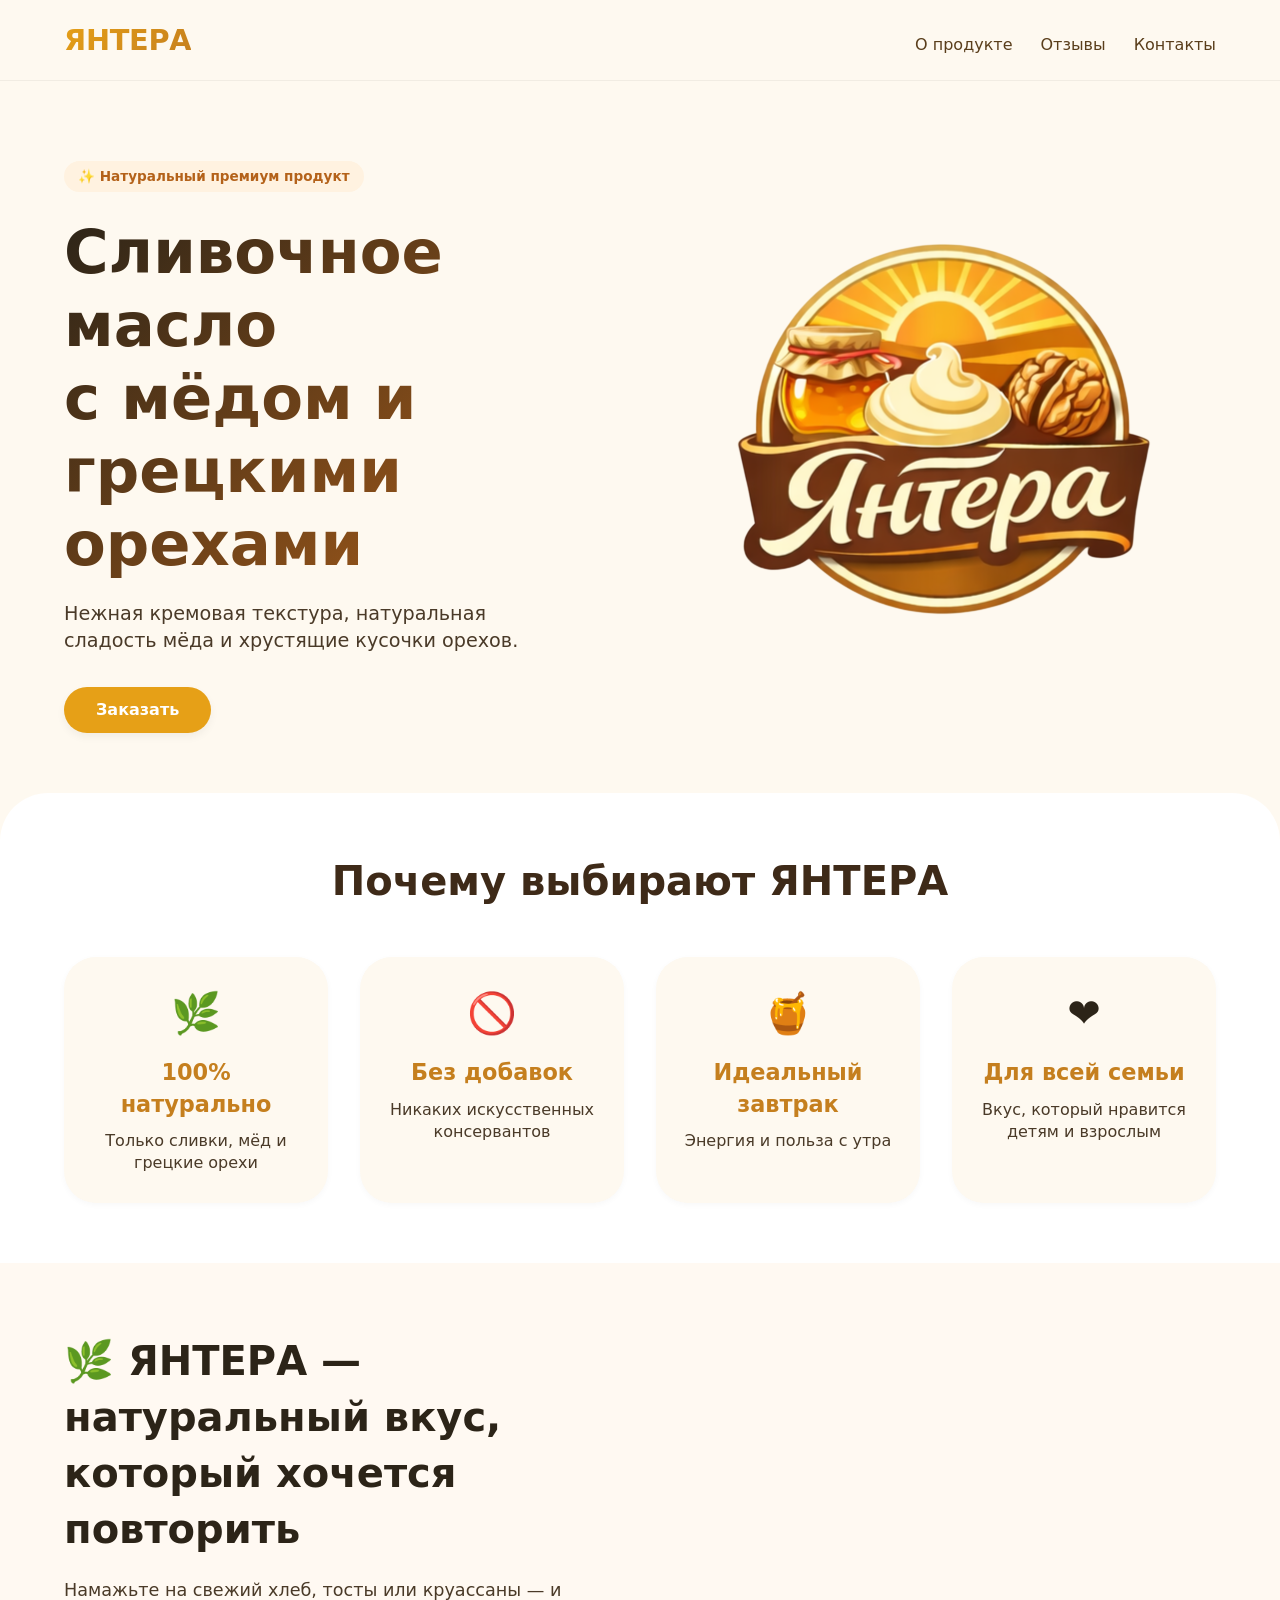
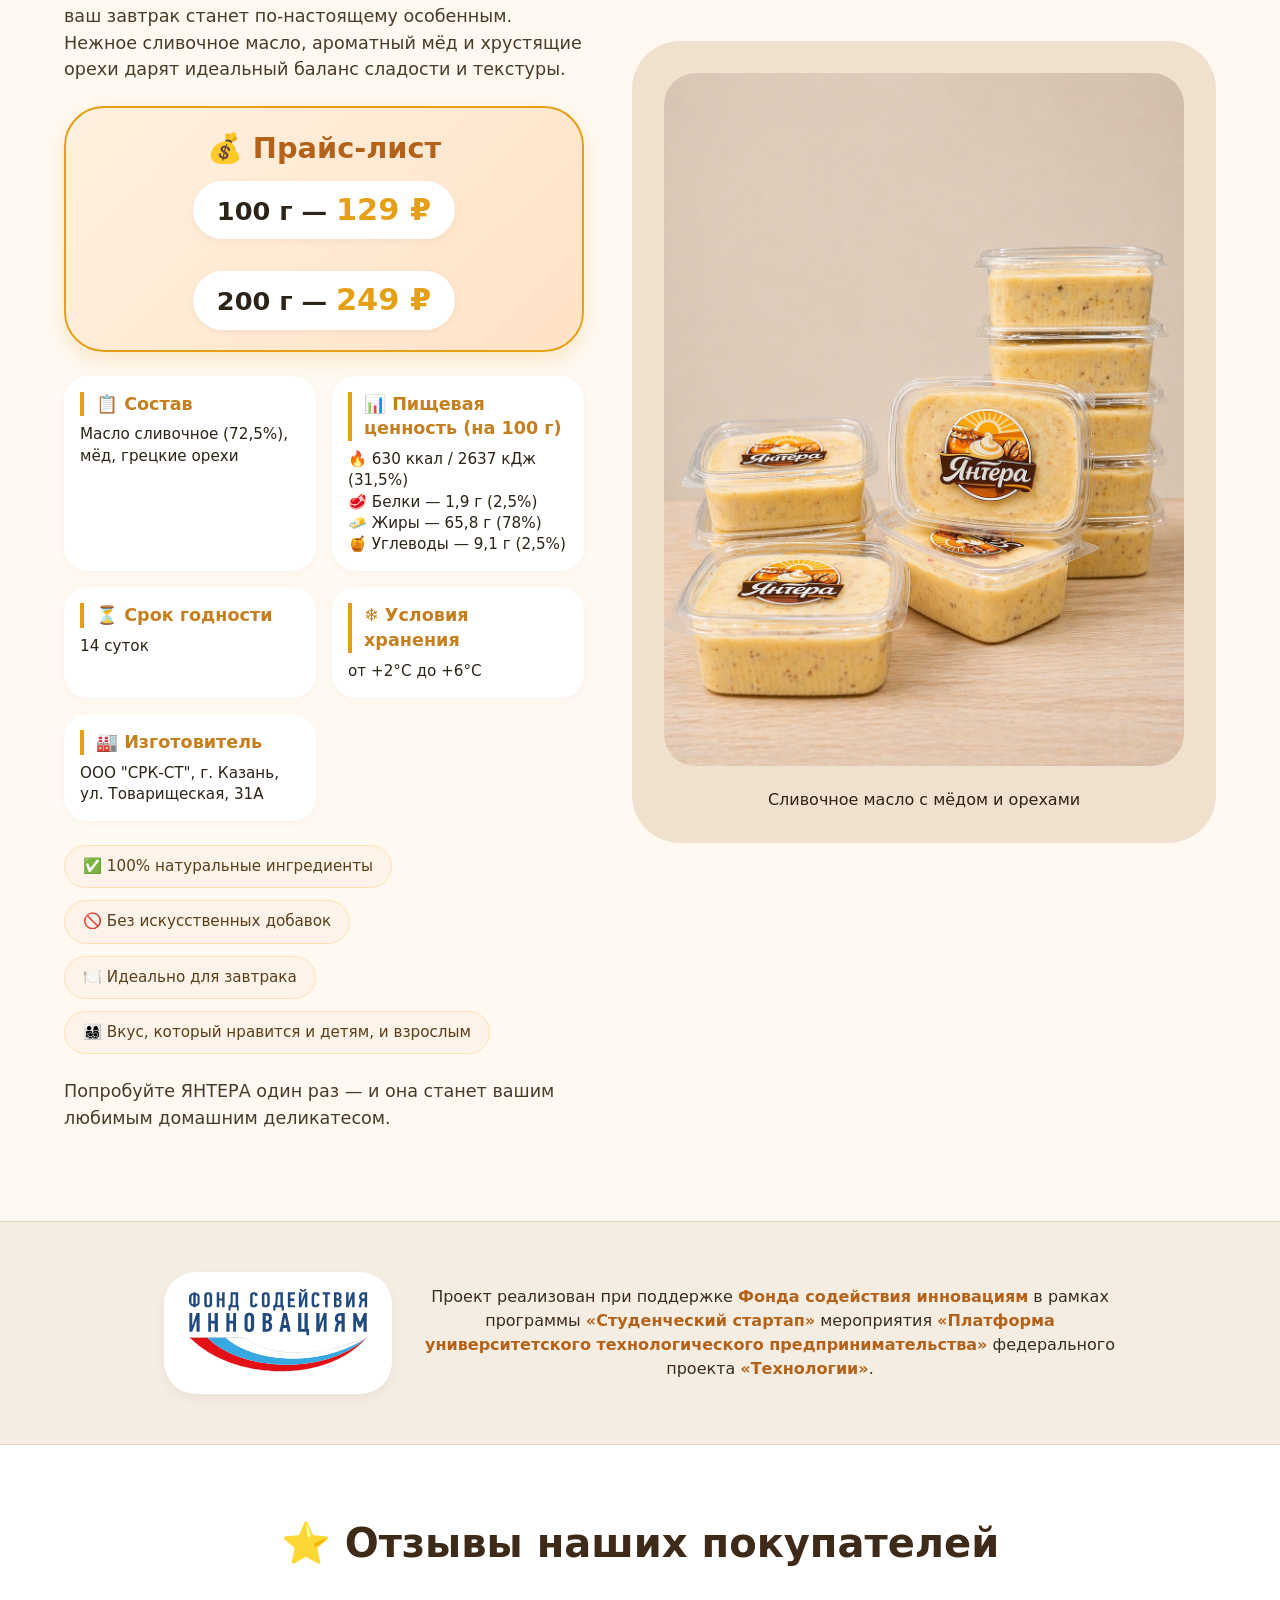
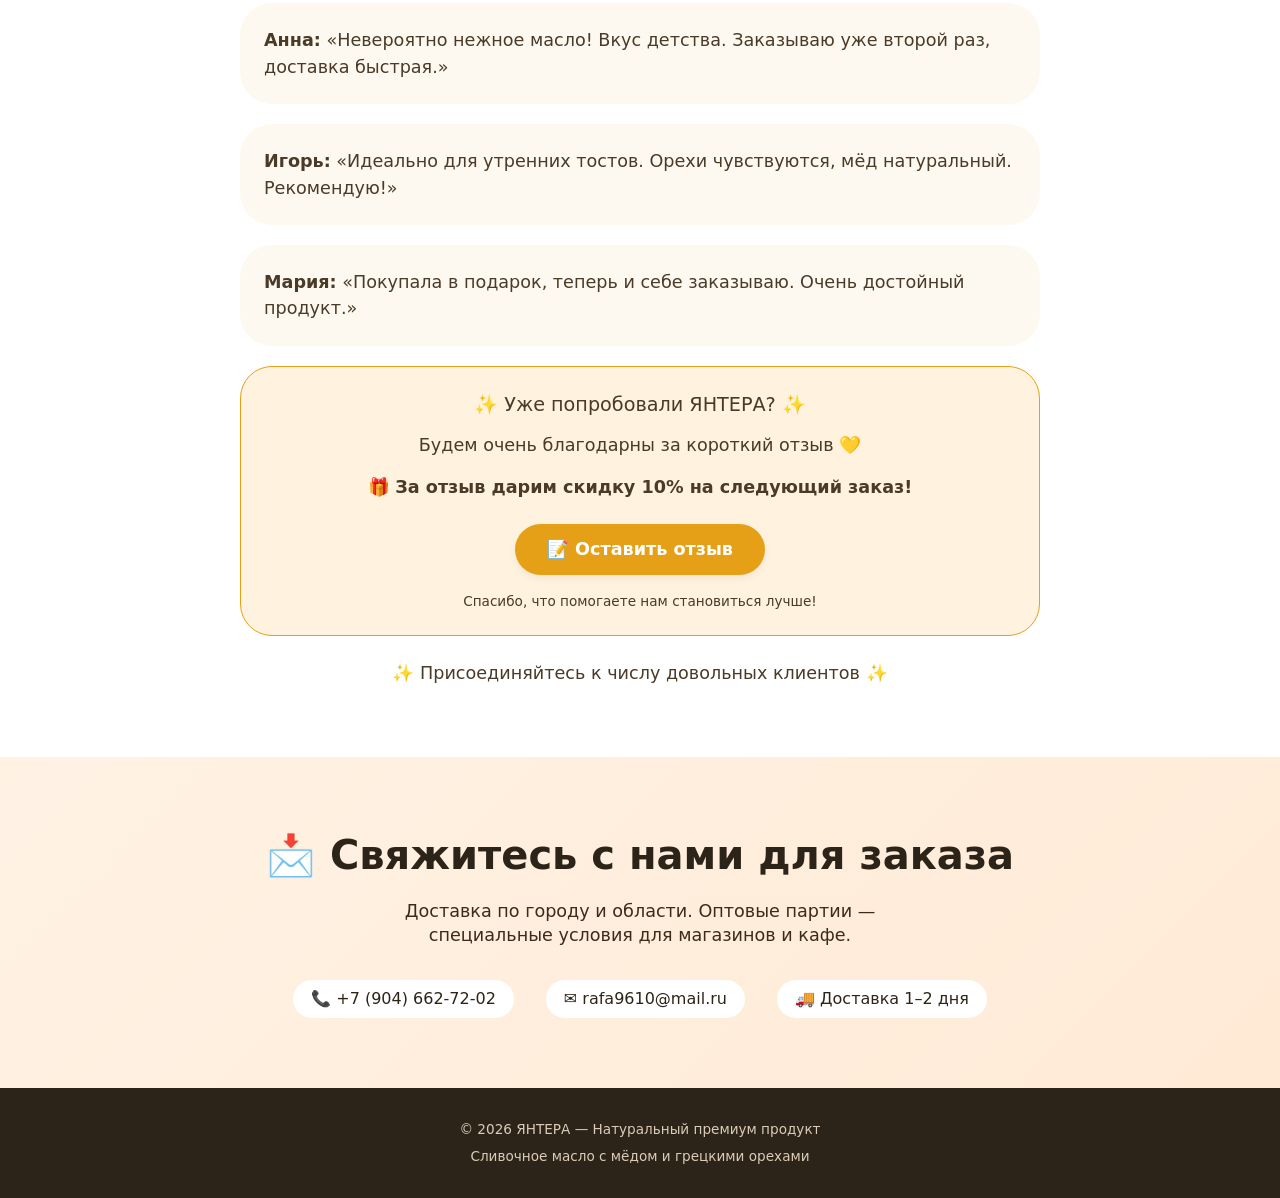
==== commit 0a3fff4c: "edited images and added fond info" ====
--- a/index.html
+++ b/index.html
@@ -3,6 +3,7 @@
 <head>
     <meta charset="UTF-8">
     <meta name="viewport" content="width=device-width, initial-scale=1.0, viewport-fit=cover">
+    <link rel="icon" href="yantera_logo.png" type="image/svg+xml">
     <title>ЯНТЕРА — Сливочное масло с мёдом и грецкими орехами</title>
     <style>
         * {
@@ -321,8 +322,50 @@
             padding: 32px 0;
             font-size: 0.85rem;
         }
-
+        
+        /* Блок поддержки Фонда содействия инновациям */
+        .support {
+            background: #F5EDE2;
+            padding: 50px 0;
+            border-top: 1px solid #E6D5C0;
+            border-bottom: 1px solid #E6D5C0;
+        }
+        .support-container {
+            max-width: 1000px;
+        }
+        .support-content {
+            display: flex;
+            flex-wrap: wrap;
+            align-items: center;
+            justify-content: center;
+            gap: 32px;
+            text-align: center;
+        }
+        .support-logo {
+            flex-shrink: 0;
+            background: white;
+            padding: 16px 24px;
+            border-radius: 32px;
+            box-shadow: 0 4px 12px rgba(0,0,0,0.05);
+        }
+        .support-text {
+            flex: 1;
+            font-size: 1rem;
+            line-height: 1.5;
+            color: #3E2A18;
+        }
+        .support-text strong {
+            color: #B4621A;
+            font-weight: 700;
+        }
         @media (max-width: 768px) {
+            .support-content {
+                flex-direction: column;
+                text-align: center;
+            }
+            .support-text {
+                font-size: 0.95rem;
+            }
             .hero-content h1 { font-size: 2.5rem; }
             .section-title, .desc-text h2, .contact h2, .history h2, .reviews h2 { font-size: 2rem; }
             .container { padding: 0 20px; }
@@ -414,6 +457,13 @@
             color: #5A3E1B;
             font-size: 0.95rem;
             border: 1px solid #FFE0B5;
+        }
+
+        .hero-image img,
+        .desc-image img {
+            max-width: 100%;
+            height: auto;
+            border-radius: 32px;
         }
     </style>
 </head>
@@ -442,16 +492,7 @@
                 <a href="#contacts" class="btn">Заказать</a>
             </div>
             <div class="hero-image">
-                <svg width="280" height="280" viewBox="0 0 300 300" fill="none" xmlns="http://www.w3.org/2000/svg">
-                    <circle cx="150" cy="150" r="130" fill="#FCE5C1"/>
-                    <path d="M100 160 L130 110 L180 105 L210 150 L190 200 L130 205 L100 160Z" fill="#E6A017" stroke="#C57F1E" stroke-width="2"/>
-                    <circle cx="150" cy="148" r="12" fill="#F7D98C"/>
-                    <circle cx="132" cy="132" r="6" fill="#F2C94C"/>
-                    <circle cx="170" cy="135" r="5" fill="#F2C94C"/>
-                    <path d="M120 170 L140 165 L145 180 L125 185 Z" fill="#A57348"/>
-                    <path d="M165 170 L185 165 L188 180 L168 185 Z" fill="#A57348"/>
-                    <text x="110" y="240" font-size="14" fill="#B4621A" font-weight="bold">ЯНТЕРА</text>
-                </svg>
+                <img src="yantera_logo.png" alt="Логотип ЯНТЕРА">
             </div>
         </div>
     </section>
@@ -527,7 +568,7 @@
 
             <!-- Блок с вашим фото -->
             <div class="desc-image">
-                <img src="Янтера фото.jpg" alt="Сливочное масло с мёдом и грецкими орехами" style="max-width: 100%; border-radius: 32px; box-shadow: 0 8px 20px rgba(0,0,0,0.1);">
+                <img src="yantera_image.png" alt="Сливочное масло с мёдом и грецкими орехами">
                 <p style="margin-top: 16px; font-weight: 500;">Сливочное масло с мёдом и орехами</p>
             </div>
         </div>
@@ -542,6 +583,25 @@
             </div>
         </div>
     </section> -->
+
+    <!-- Блок поддержки Фонда содействия инновациям -->
+    <section class="support">
+        <div class="container support-container">
+            <div class="support-content">
+                <div class="support-logo">
+                    <img src="fond_image.png" alt="Фонд содействия инновациям" style="max-width: 180px; height: auto;">
+                </div>
+                <div class="support-text">
+                    <p>
+                        Проект реализован при поддержке <strong>Фонда содействия инновациям</strong> 
+                        в рамках программы <strong>«Студенческий стартап»</strong> мероприятия 
+                        <strong>«Платформа университетского технологического предпринимательства»</strong> 
+                        федерального проекта <strong>«Технологии»</strong>.
+                    </p>
+                </div>
+            </div>
+        </div>
+    </section>
 
     <!-- Отзывы + призыв оставить отзыв -->
     <section id="reviews" class="reviews">
@@ -561,8 +621,7 @@
                 <!-- НОВЫЙ БЛОК ПРИЗЫВА ОСТАВИТЬ ОТЗЫВ -->
                 <div class="review-card" style="background: #FFF2DF; border: 1px solid #E6A017; text-align: center;">
                     <p style="font-size: 1.2rem; margin-bottom: 12px;">✨ Уже попробовали ЯНТЕРА? ✨</p>
-                    <p><strong>Здравствуйте! Спасибо за покупку.</strong><br>
-                    Будем очень благодарны за короткий отзыв 💛</p>
+                    <p>Будем очень благодарны за короткий отзыв 💛</p>
                     <p style="margin: 16px 0;">🎁 <strong>За отзыв дарим скидку 10% на следующий заказ!</strong></p>
                     <a href="https://forms.yandex.ru/cloud/69e4c3dce010dbde988a5d4a" target="_blank" class="btn" style="display: inline-block; margin-top: 8px;">📝 Оставить отзыв</a>
                     <p style="margin-top: 16px; font-size: 0.85rem;">Спасибо, что помогаете нам становиться лучше!</p>
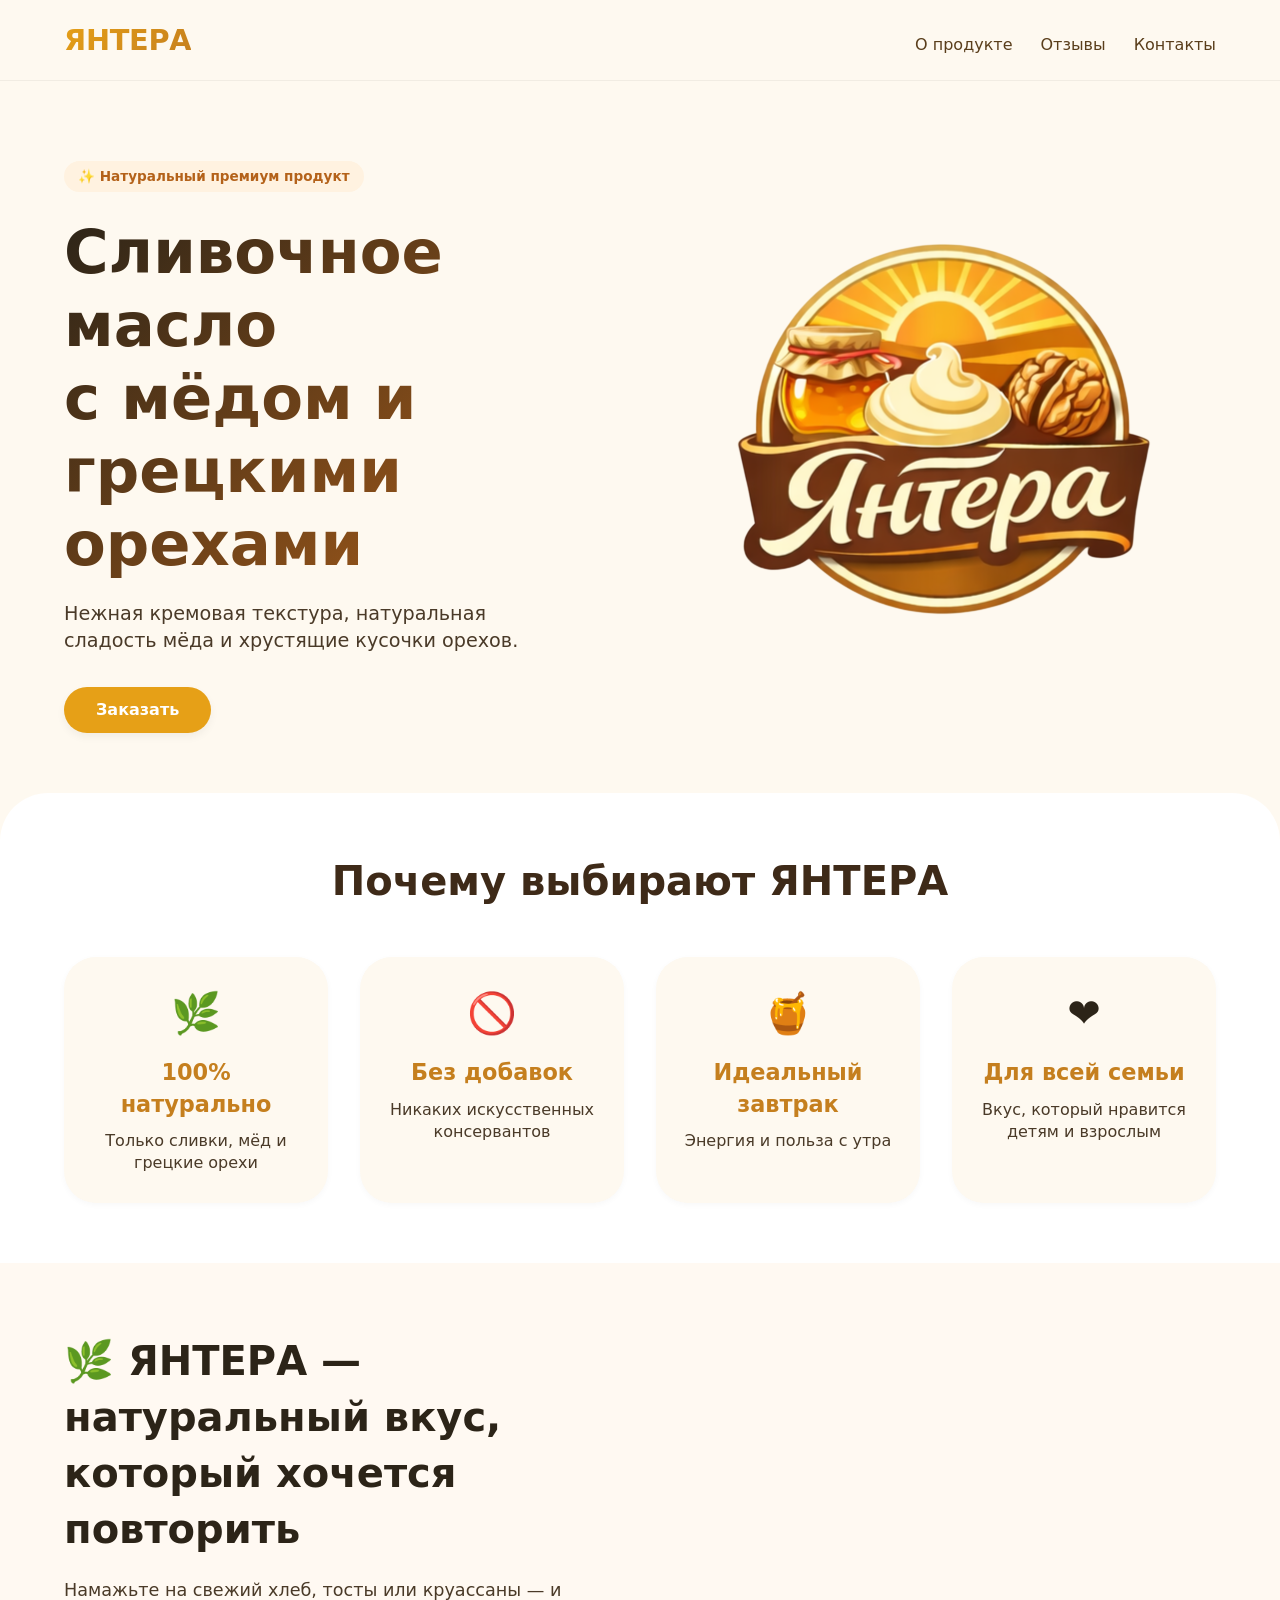
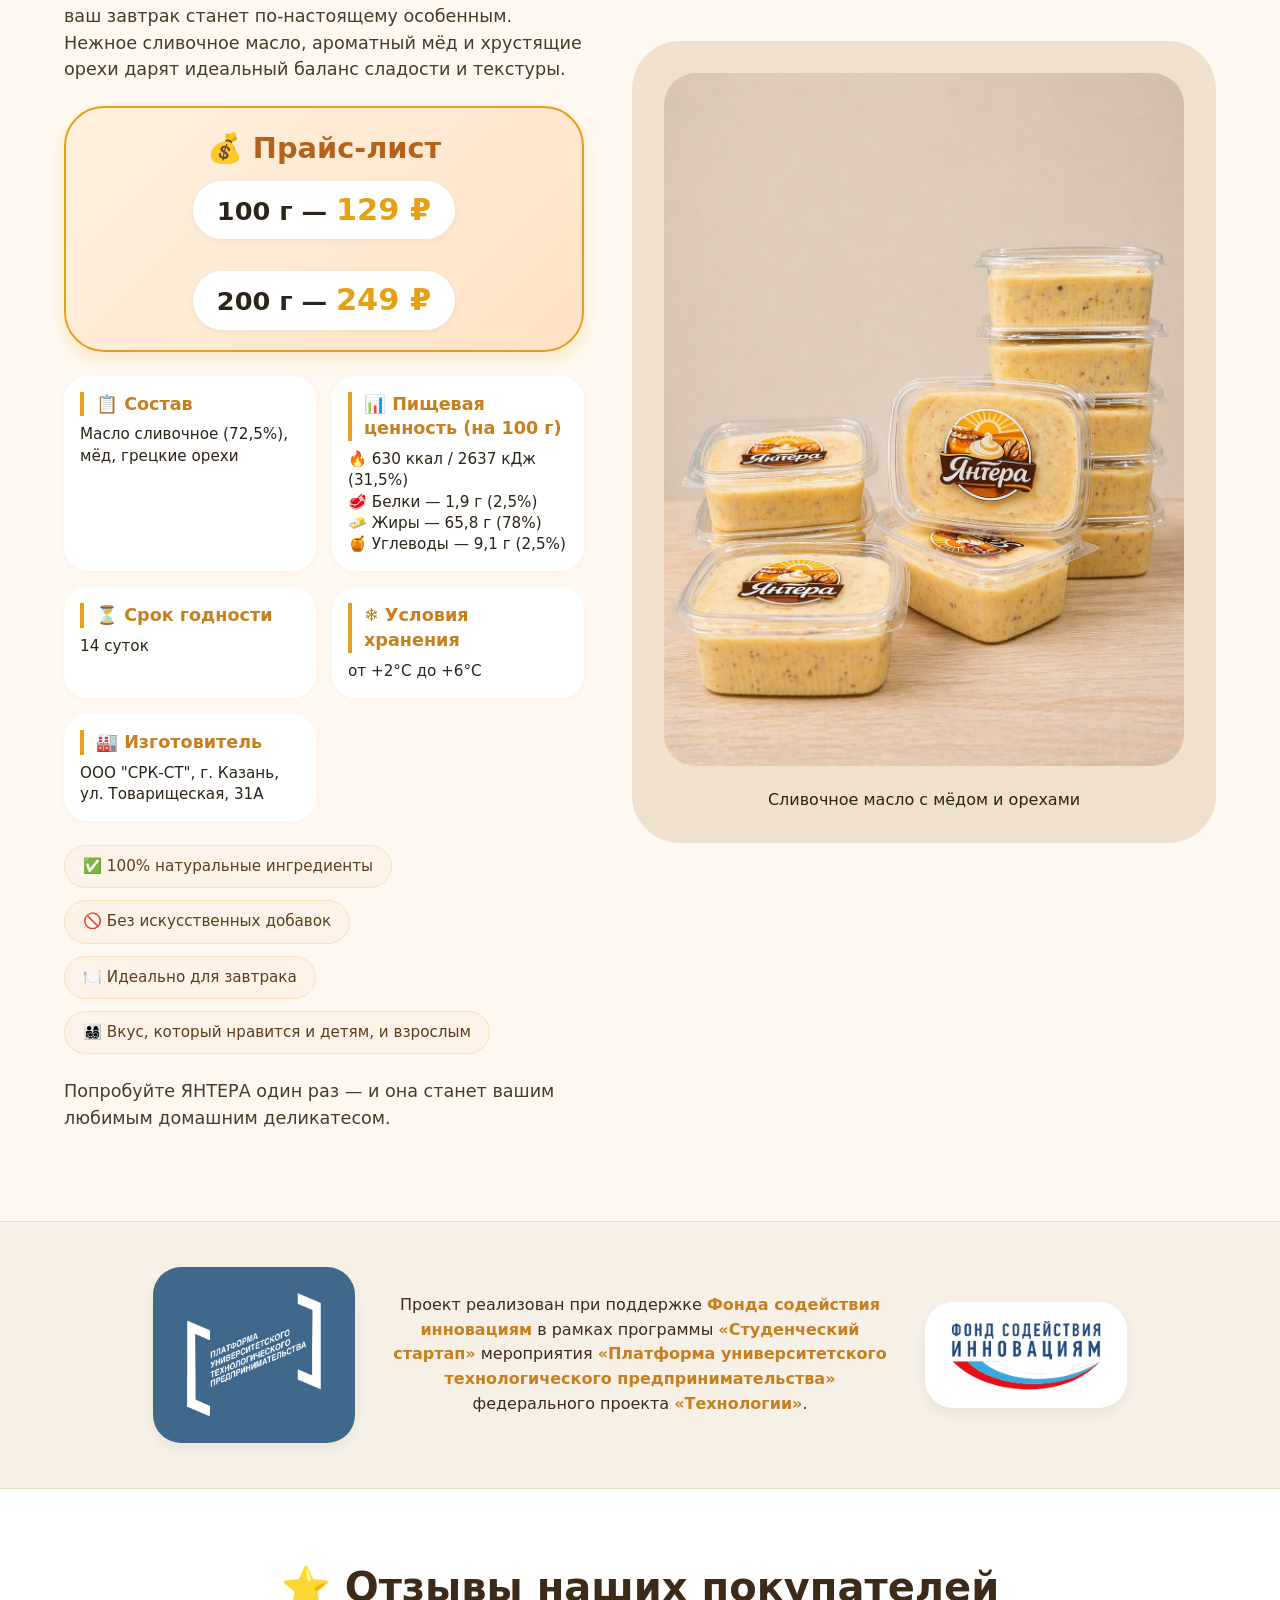
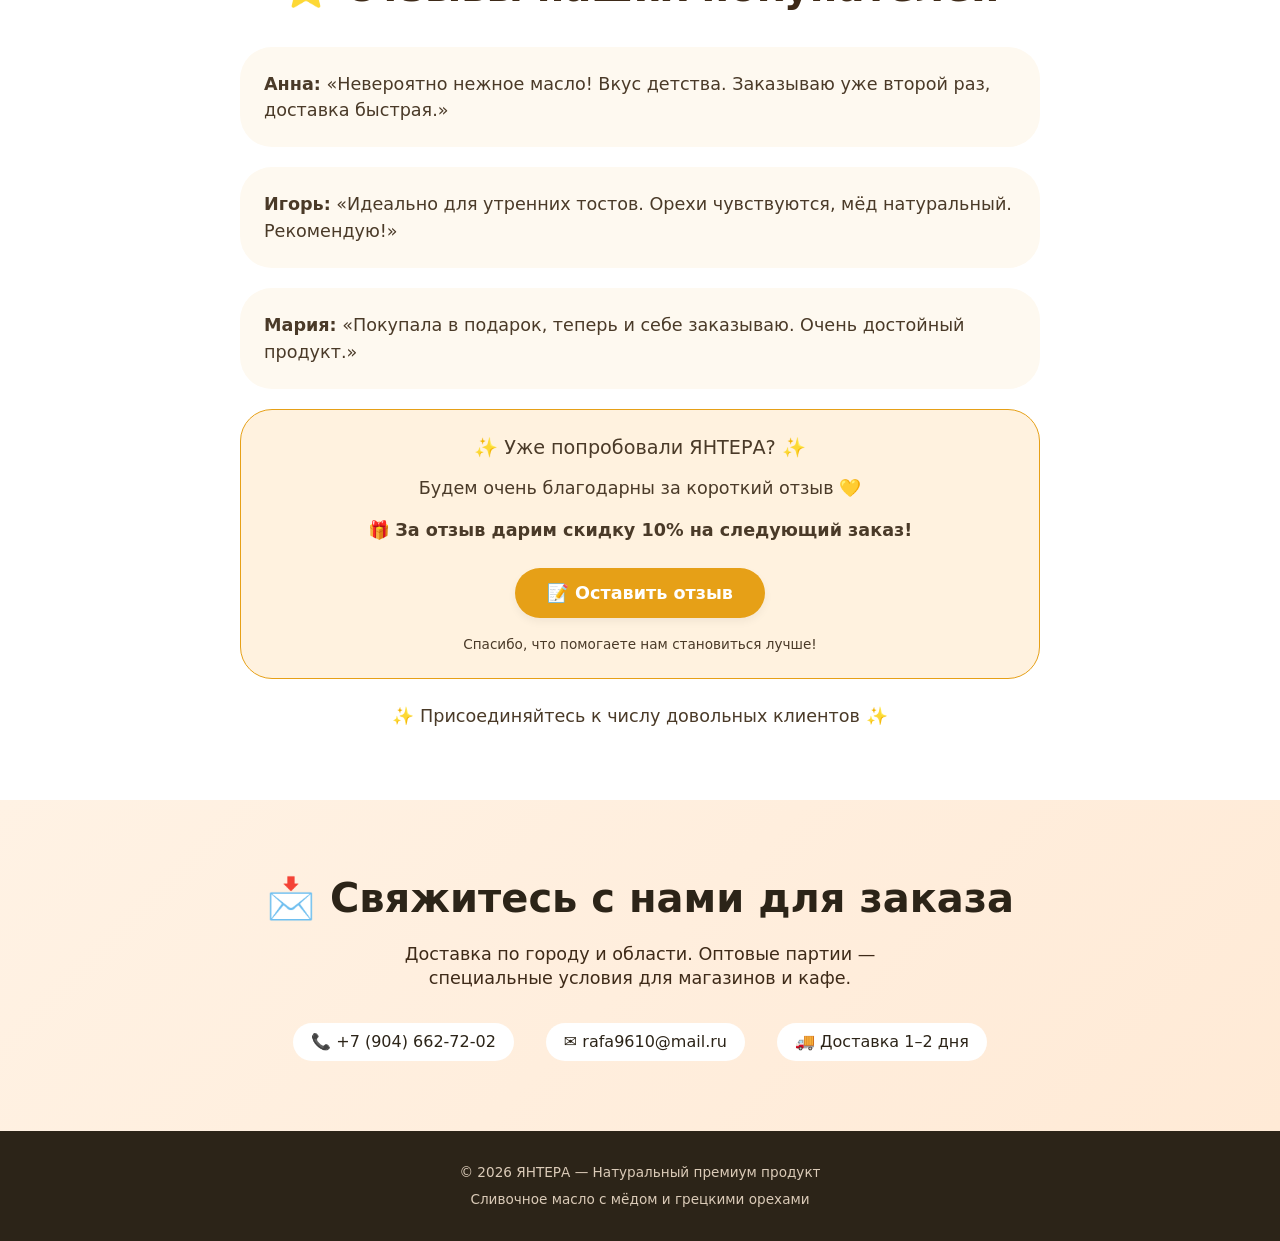
==== commit f7ffee57: "added fond new image" ====
--- a/index.html
+++ b/index.html
@@ -3,7 +3,17 @@
 <head>
     <meta charset="UTF-8">
     <meta name="viewport" content="width=device-width, initial-scale=1.0, viewport-fit=cover">
-    <link rel="icon" href="yantera_logo.png" type="image/svg+xml">
+    <!-- Favicon для браузеров и поисковых систем -->
+    <link rel="icon" type="image/png" sizes="128x128" href="yantera_logo_128x128.png">
+    <link rel="icon" type="image/png" sizes="64x64" href="yantera_logo_128x128.png">
+    <link rel="icon" type="image/png" sizes="32x32" href="yantera_logo_128x128.png">
+    <link rel="shortcut icon" type="image/png" href="yantera_logo_128x128.png">
+
+    <!-- Для Apple / iOS (если нужно) -->
+    <link rel="apple-touch-icon" sizes="180x180" href="yantera_logo_128x128.png">
+
+    <!-- Цвет темы для браузера (опционально, под ваш стиль) -->
+    <meta name="theme-color" content="#E6A017">
     <title>ЯНТЕРА — Сливочное масло с мёдом и грецкими орехами</title>
     <style>
         * {
@@ -324,56 +334,60 @@
         }
         
         /* Блок поддержки Фонда содействия инновациям */
-        .support {
-            background: #F5EDE2;
-            padding: 50px 0;
-            border-top: 1px solid #E6D5C0;
-            border-bottom: 1px solid #E6D5C0;
-        }
-        .support-container {
-            max-width: 1000px;
-        }
-        .support-content {
+        .support-v2 {
+            background: #F7F0E6;
+            padding: 45px 0;
+            border-top: 1px solid #EADCC8;
+            border-bottom: 1px solid #EADCC8;
+        }
+        .support-v2 .support-content {
             display: flex;
             flex-wrap: wrap;
             align-items: center;
             justify-content: center;
-            gap: 32px;
-            text-align: center;
-        }
-        .support-logo {
+            gap: 35px;
+        }
+        .support-v2 .support-logo {
             flex-shrink: 0;
             background: white;
-            padding: 16px 24px;
-            border-radius: 32px;
-            box-shadow: 0 4px 12px rgba(0,0,0,0.05);
-        }
-        .support-text {
+            padding: 18px 26px;
+            border-radius: 28px;
+            box-shadow: 0 6px 14px rgba(0,0,0,0.05);
+            transition: all 0.25s ease;
+        }
+        .support-v2 .support-logo:hover {
+            transform: translateY(-3px);
+            box-shadow: 0 12px 22px rgba(0,0,0,0.1);
+        }
+        .support-v2 .support-logo img {
+            max-width: 150px;
+            height: auto;
+            display: block;
+        }
+        .support-v2 .support-text {
             flex: 1;
+            min-width: 260px;
+            max-width: 500px;
             font-size: 1rem;
-            line-height: 1.5;
+            line-height: 1.55;
             color: #3E2A18;
-        }
-        .support-text strong {
-            color: #B4621A;
+            text-align: center;
+        }
+        .support-v2 .support-text strong {
+            color: #C57F1E;
             font-weight: 700;
         }
-        @media (max-width: 768px) {
-            .support-content {
+        @media (max-width: 800px) {
+            .support-v2 .support-content {
                 flex-direction: column;
-                text-align: center;
+                gap: 24px;
             }
-            .support-text {
-                font-size: 0.95rem;
+            .support-v2 .support-text {
+                order: -1;
             }
-            .hero-content h1 { font-size: 2.5rem; }
-            .section-title, .desc-text h2, .contact h2, .history h2, .reviews h2 { font-size: 2rem; }
-            .container { padding: 0 20px; }
-            .header-inner { flex-direction: column; align-items: center; }
-            .nav-links { gap: 16px; justify-content: center; }
-            .hero { padding: 40px 0; }
-            .btn { padding: 10px 24px; }
-            .product-specs { flex-direction: column; }
+            .support-v2 .support-logo img {
+                max-width: 130px;
+            }
         }
 
         /* Яркий блок прайс-листа */
@@ -584,12 +598,12 @@
         </div>
     </section> -->
 
-    <!-- Блок поддержки Фонда содействия инновациям -->
-    <section class="support">
+    <!-- Блок поддержки Вариант 2: Фото слева + текст по центру + фото справа -->
+    <section class="support support-v2">
         <div class="container support-container">
             <div class="support-content">
-                <div class="support-logo">
-                    <img src="fond_image.png" alt="Фонд содействия инновациям" style="max-width: 180px; height: auto;">
+                <div class="support-logo" style="background-color: #40678c;">
+                    <img src="Risunok1.png" alt="Фонд содействия инновациям">
                 </div>
                 <div class="support-text">
                     <p>
@@ -598,6 +612,9 @@
                         <strong>«Платформа университетского технологического предпринимательства»</strong> 
                         федерального проекта <strong>«Технологии»</strong>.
                     </p>
+                </div>
+                <div class="support-logo">
+                    <img src="fond_image.png" alt="Фонд содействия инновациям">
                 </div>
             </div>
         </div>
